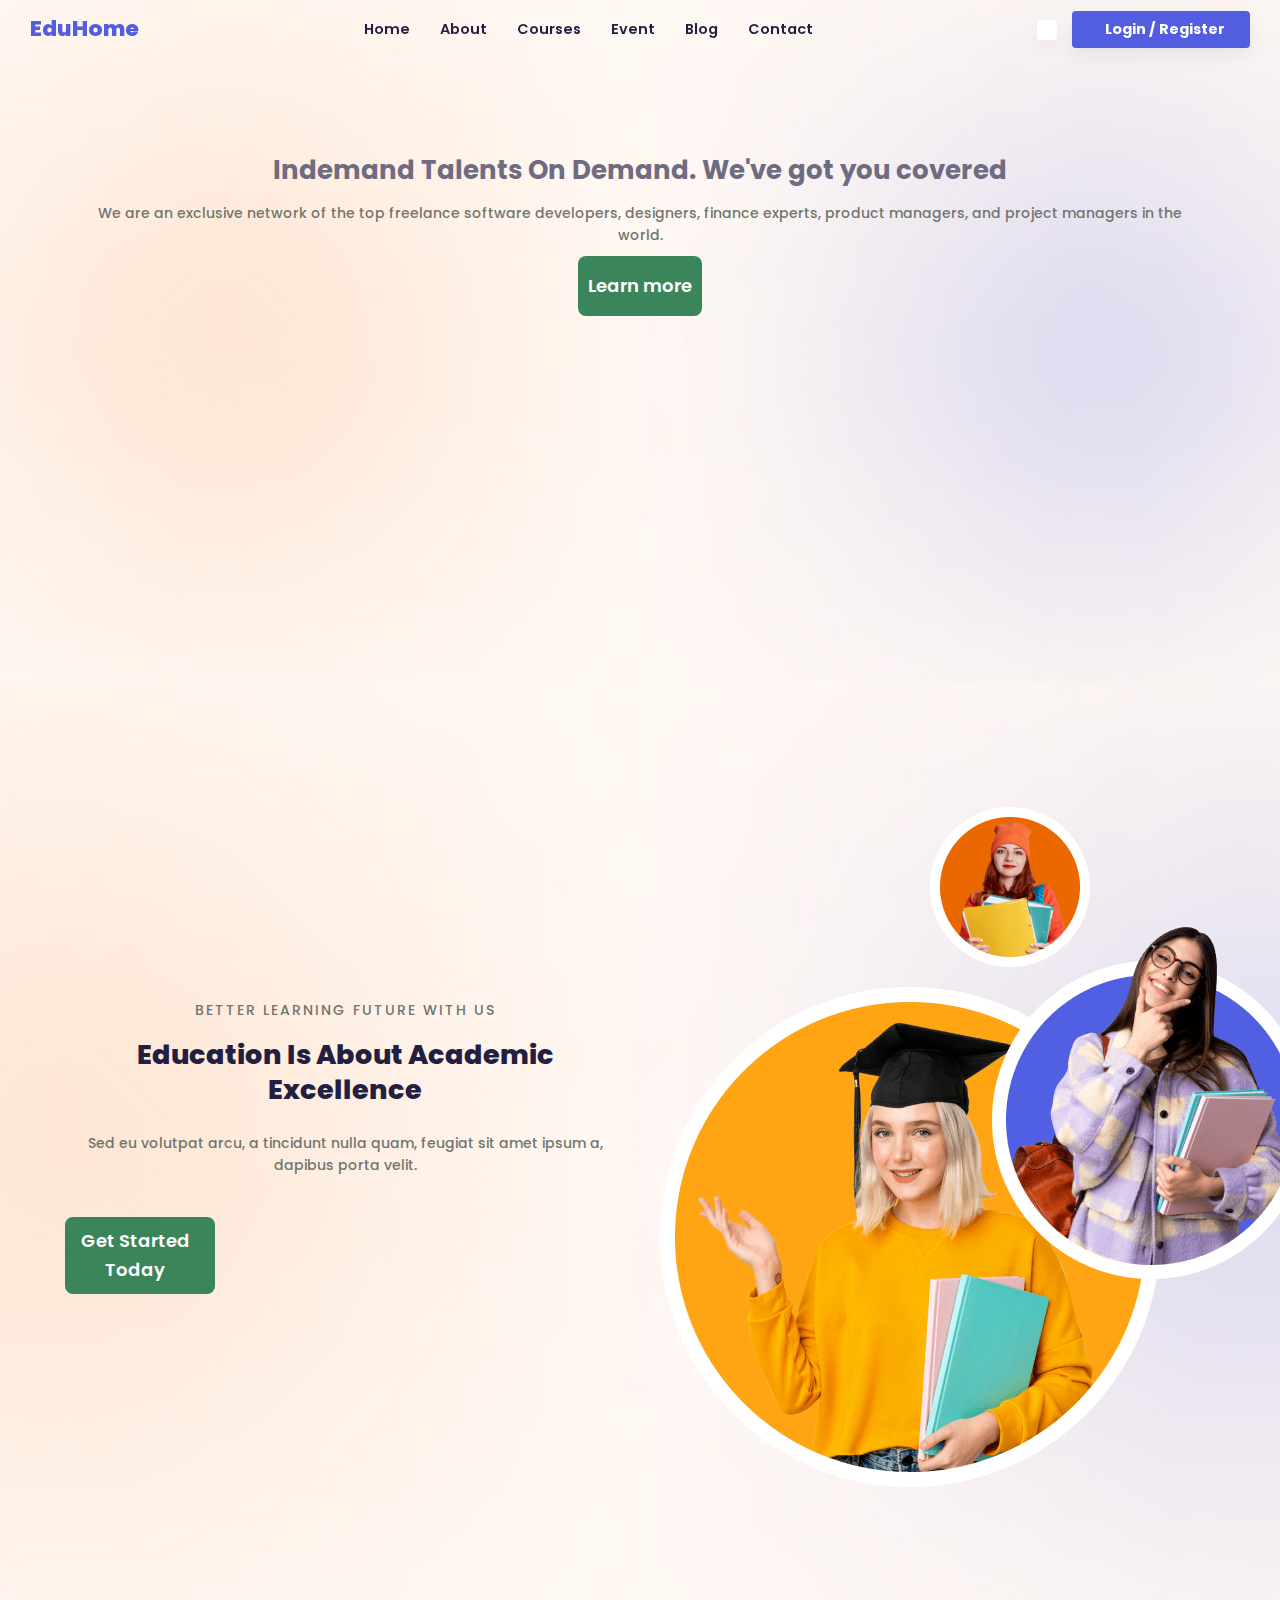
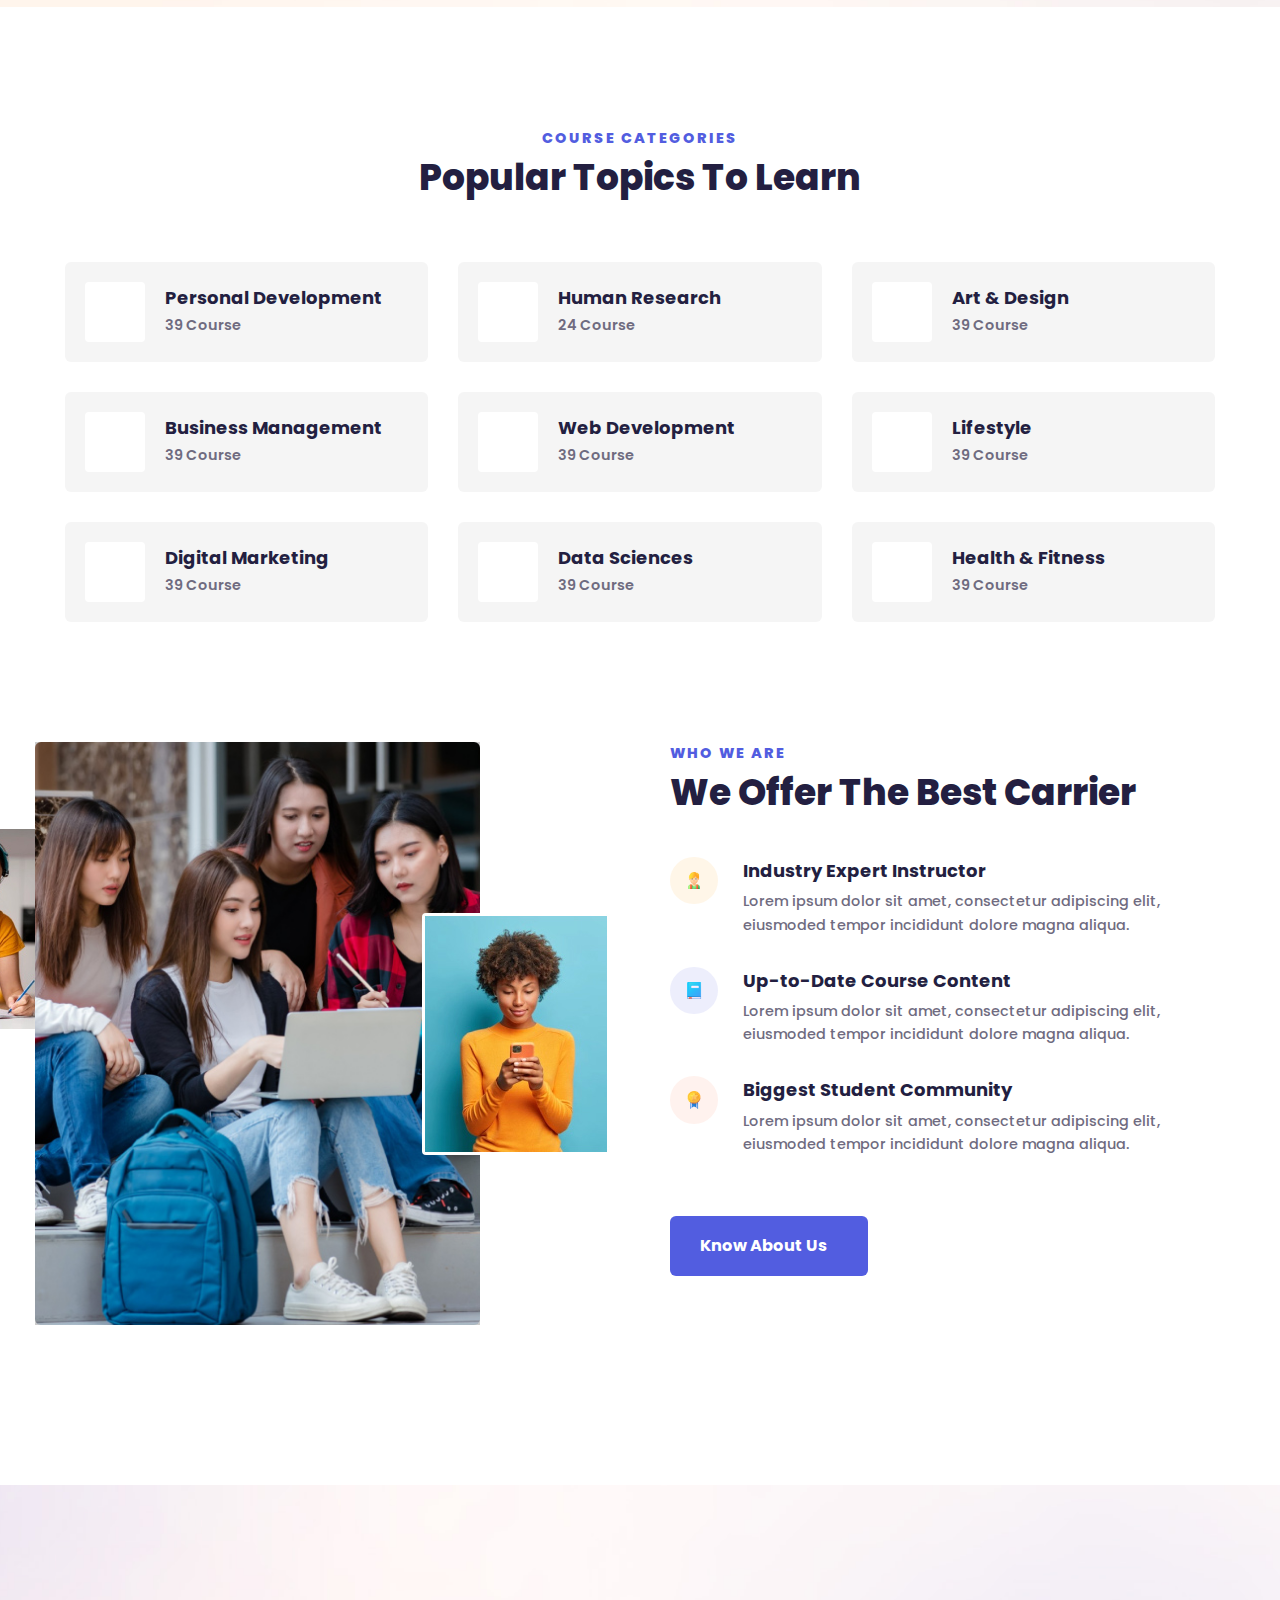
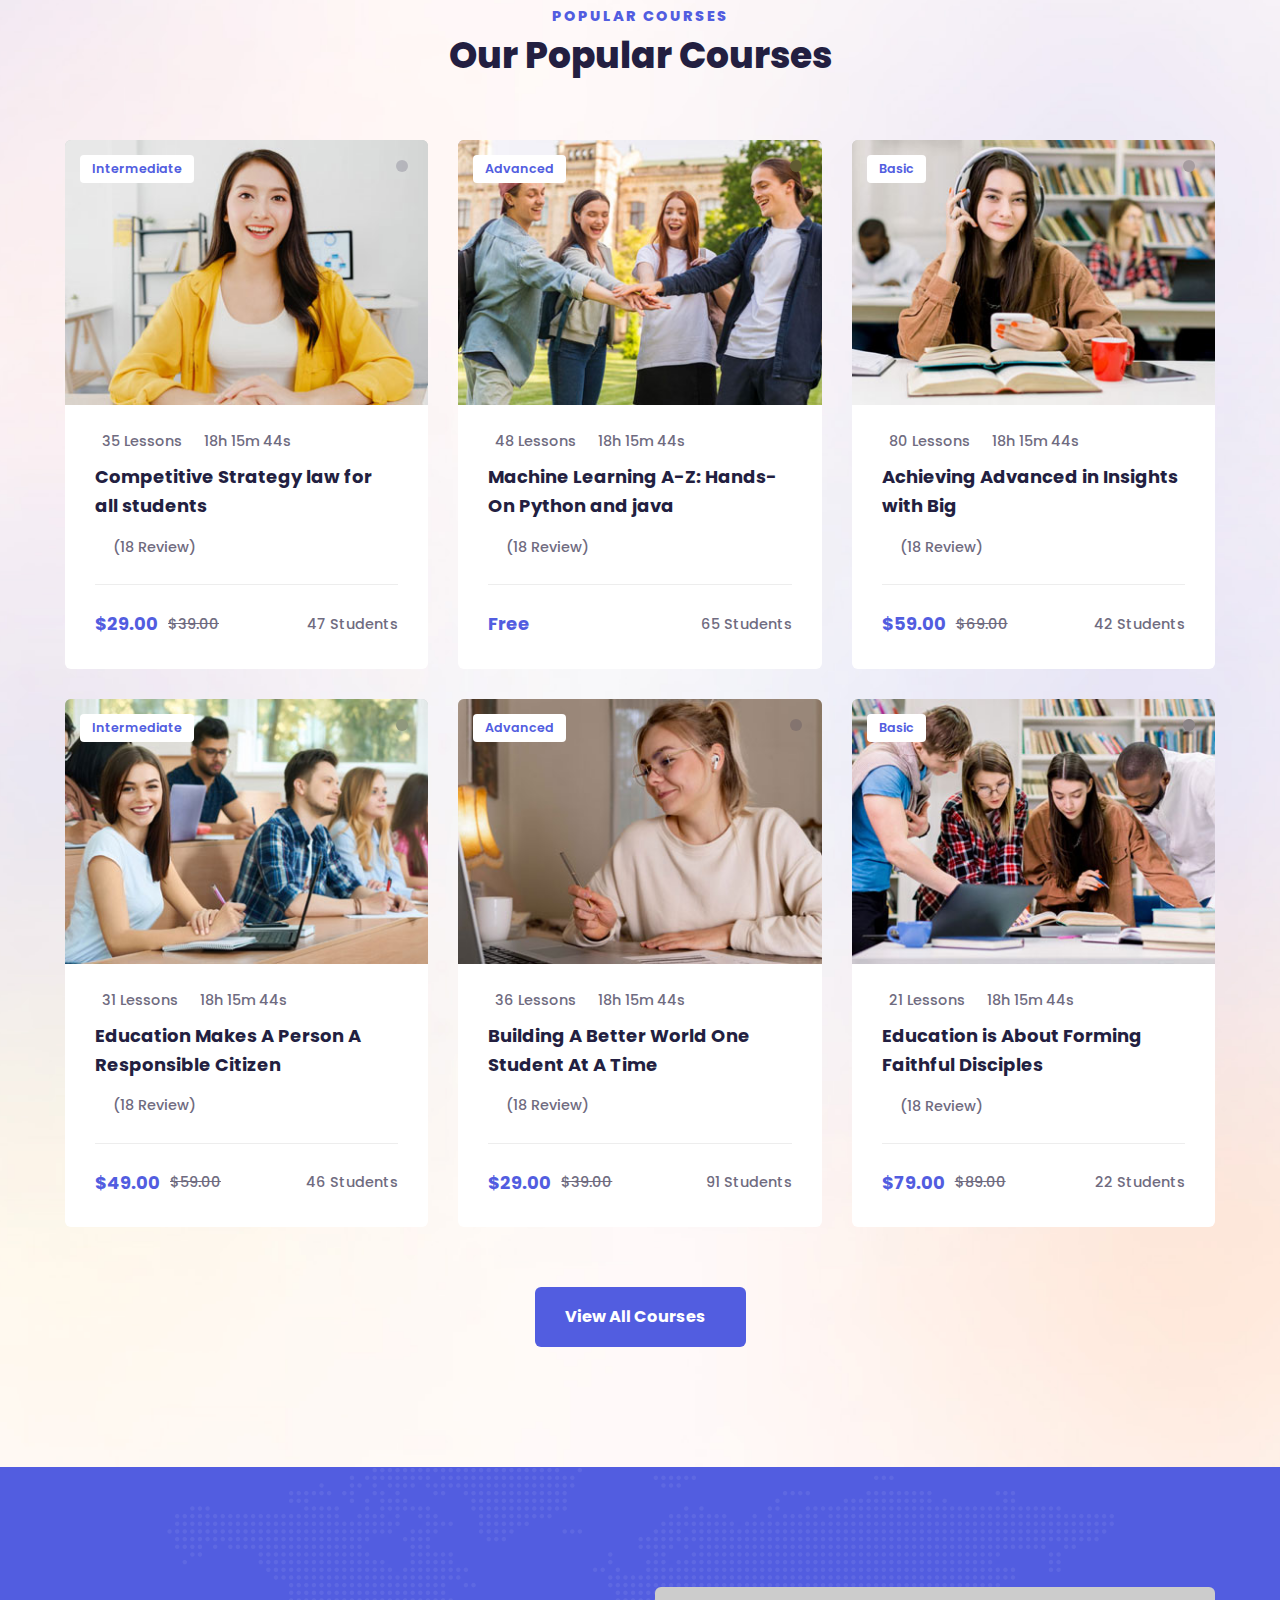
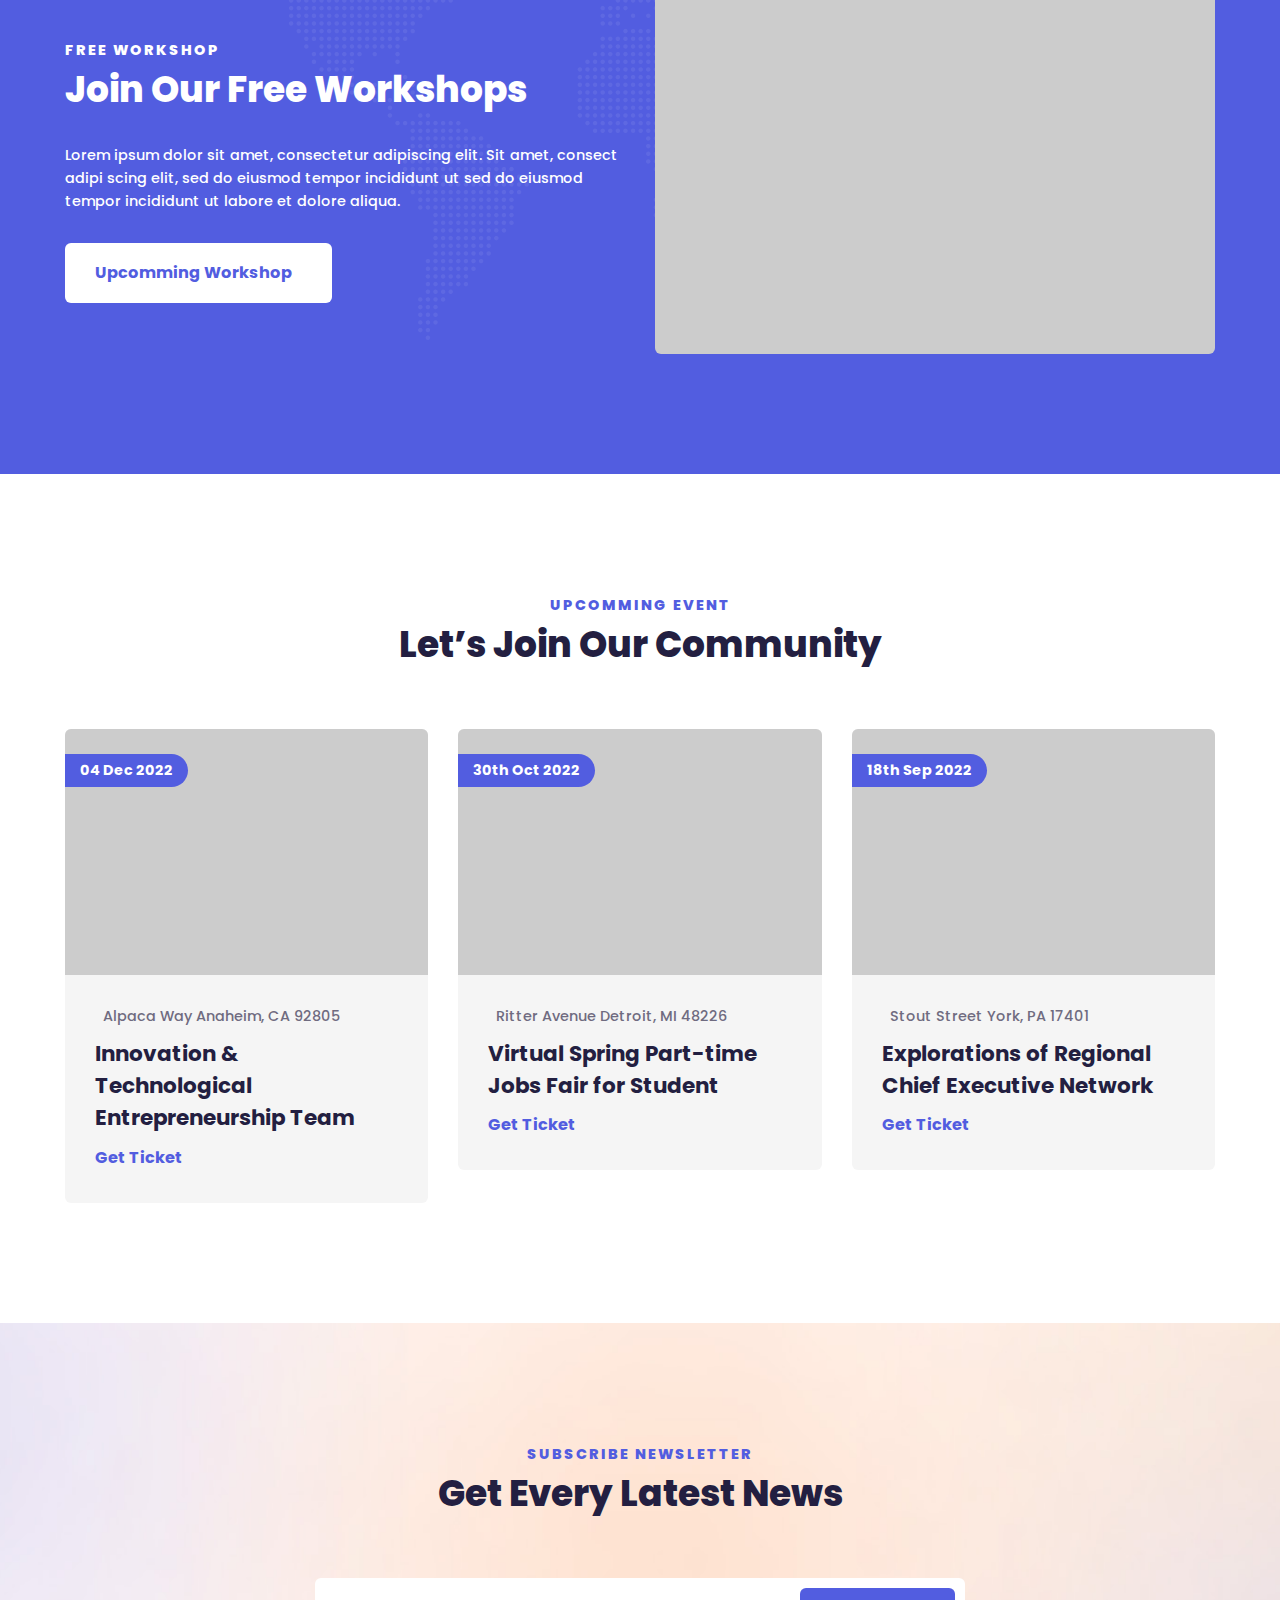
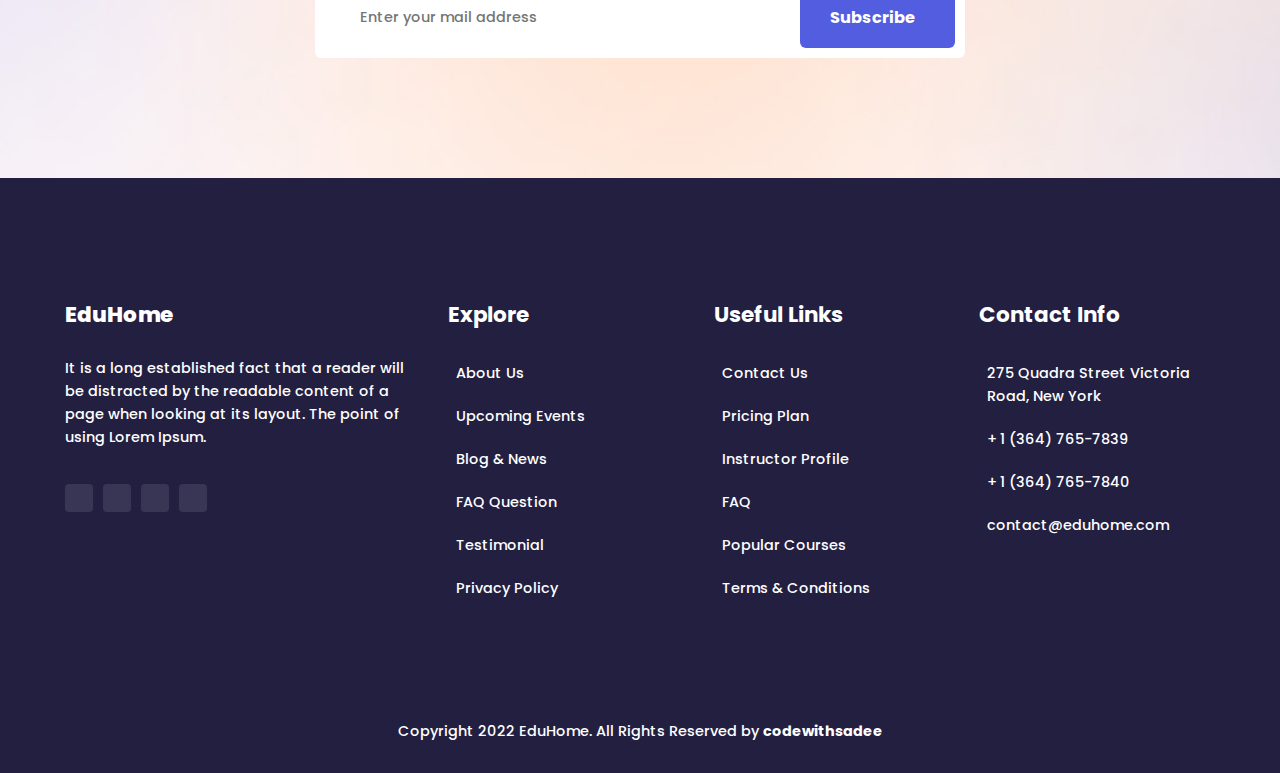
==== index.html @ d9e5d338 "first commit" ====
<!DOCTYPE html>
<html lang="en">

<head>
  <meta charset="UTF-8">
  <meta http-equiv="X-UA-Compatible" content="IE=edge">
  <meta name="viewport" content="width=device-width, initial-scale=1.0">
  <title>EduHome - Education Is About Academic Excellence</title>

  <!-- 
    - favicon
  -->
  <link rel="shortcut icon" href="./favicon.svg" type="image/svg+xml">

  <!-- 
    - custom css link
  -->
  <link rel="stylesheet" href="./assets/css/style.css">

  <!-- 
    - google font link
  -->
  <link rel="preconnect" href="https://fonts.googleapis.com">
  <link rel="preconnect" href="https://fonts.gstatic.com" crossorigin>
  <link href="https://fonts.googleapis.com/css2?family=Urbanist:wght@400;500;600;700;800&display=swap" rel="stylesheet">

  <!-- 
    - preload images
  -->
  <link rel="preload" as="image" href="./assets/images/hero-banner.png">
  <link rel="preload" as="image" href="./assets/images/hero-abs-1.png" media="min-width(768px)">
  <link rel="preload" as="image" href="./assets/images/hero-abs-2.png" media="min-width(768px)">

</head>

<body id="top">

  <!-- 
    - #HEADER
  -->

  <header class="header" data-header>
    <div class="container">

      <h1>
        <a href="#" class="logo">EduHome</a>
      </h1>

      <nav class="navbar" data-navbar>

        <div class="navbar-top">
          <a href="#" class="logo">EduHome</a>

          <button class="nav-close-btn" aria-label="Close menu" data-nav-toggler>
            <ion-icon name="close-outline"></ion-icon>
          </button>
        </div>

        <ul class="navbar-list">

          <li class="navbar-item">
            <a href="#home" class="navbar-link" data-nav-toggler>Home</a>
          </li>

          <li class="navbar-item">
            <a href="#about" class="navbar-link" data-nav-toggler>About</a>
          </li>

          <li class="navbar-item">
            <a href="#courses" class="navbar-link" data-nav-toggler>Courses</a>
          </li>

          <li class="navbar-item">
            <a href="#event" class="navbar-link" data-nav-toggler>Event</a>
          </li>

          <li class="navbar-item">
            <a href="#" class="navbar-link" data-nav-toggler>Blog</a>
          </li>

          <li class="navbar-item">
            <a href="#" class="navbar-link" data-nav-toggler>Contact</a>
          </li>

        </ul>

      </nav>

      <div class="header-actions">

        <button class="header-action-btn" aria-label="Open search" data-search-toggler>
          <ion-icon name="search-outline"></ion-icon>
        </button>

        <a href="#" class="header-action-btn login-btn">
          <ion-icon name="person-outline" aria-hidden="true"></ion-icon>

          <span class="span">Login / Register</span>
        </a>

        <button class="header-action-btn nav-open-btn" aria-label="Open menu" data-nav-toggler>
          <ion-icon name="menu-outline"></ion-icon>
        </button>

      </div>

      <div class="overlay" data-nav-toggler data-overlay></div>

    </div>
  </header>





  <!-- 
    - #SEARCH BOX
  -->

  <div class="search-container" data-search-box>
    <div class="container">

      <button class="search-close-btn" aria-label="Close search" data-search-toggler>
        <ion-icon name="close-outline"></ion-icon>
      </button>

      <div class="search-wrapper">
        <input type="search" name="search" placeholder="Search Here..." aria-label="Search" class="search-field">

        <button class="search-submit" aria-label="Submit" data-search-toggler>
          <ion-icon name="search-outline"></ion-icon>
        </button>
      </div>

    </div>
  </div>





  <main>
    <article>

      <!-- 
        - #HERO
      -->
<div class="seccc" style="background-image: url(./assets/images/hero-bg.jpg); width: 100%;     background-repeat: no-repeat;
background-size: cover;">
  <section class="containerzzz heros rows mimimia">
    <div class="hero-content">
        <h1>Indemand Talents On Demand.  We've got you covered</h1>

        <p>We are an exclusive network of the top freelance software developers, designers, finance experts, product managers, and project managers in the world. </p>
        <div class="dodod" style="display: flex;     width: 100%;
        justify-content: center;">
            <a href="#" class="btn" style="text-decoration: none;">Learn more</a>
        </div>
        
    </div>
    <div class="hero-img rows mamamia" style="width: 100%; display: flex; flex-direction:column;">
        <div class="twocou" >
            <img src="https://images.unsplash.com/photo-1521185496955-15097b20c5fe?ixlib=rb-1.2.1&ixid=MnwxMjA3fDB8MHxwaG90by1wYWdlfHx8fGVufDB8fHx8&auto=format&fit=crop&w=750&q=80" alt="">
            <img src="https://images.unsplash.com/photo-1559028012-481c04fa702d?ixlib=rb-1.2.1&ixid=MnwxMjA3fDB8MHxwaG90by1wYWdlfHx8fGVufDB8fHx8&auto=format&fit=crop&w=736&q=80" alt="" class="go">
        </div>
<div class="divvvv" style="width: 100%; display: flex;
justify-content: center;">
<img src="https://images.unsplash.com/photo-1587612049655-c1030366a74a?ixlib=rb-1.2.1&ixid=MnwxMjA3fDB8MHxwaG90by1wYWdlfHx8fGVufDB8fHx8&auto=format&fit=crop&w=870&q=80" alt="" class="go">

</div>
    </div>
</section>
</div>



      <section class="hero" id="home" aria-label="hero" style="background-image: url('./assets/images/hero-bg.jpg')">
        <div class="container">

          <div class="hero-content">

            <p class="section-subtitle">Better Learning Future With Us</p>

            <h2 class="h1 hero-title">Education Is About Academic Excellence</h2>

            <p class="hero-text">
              Sed eu volutpat arcu, a tincidunt nulla quam, feugiat sit amet ipsum a, dapibus porta velit.
            </p>

            <a href="#" class="btn btn-primary">
              <span class="span">Get Started Today</span>

              <ion-icon name="arrow-forward-outline" aria-hidden="true"></ion-icon>
            </a>

          </div>

          <figure class="hero-banner">

            <img src="./assets/images/hero-banner.png" width="500" height="500" loading="lazy" alt="hero image"
              class="w-100">

            <img src="./assets/images/hero-abs-1.png" width="318" height="352" loading="lazy" aria-hidden="true"
              class="abs-img abs-img-1">

            <img src="./assets/images/hero-abs-2.png" width="160" height="160" loading="lazy" aria-hidden="true"
              class="abs-img abs-img-2">

          </figure>

        </div>
      </section>





      <!-- 
        - #CATEGORY
      -->

      <section class="section category" aria-label="category">
        <div class="container">

          <p class="section-subtitle">Course Categories</p>

          <h2 class="h2 section-title">Popular Topics To Learn</h2>

          <ul class="grid-list">

            <li>
              <div class="category-card">

                <div class="card-icon">
                  <ion-icon name="briefcase-outline"></ion-icon>
                </div>

                <div>
                  <h3 class="h3 card-title">
                    <a href="#">Personal Development</a>
                  </h3>

                  <span class="card-meta">39 Course</span>
                </div>

              </div>
            </li>

            <li>
              <div class="category-card">

                <div class="card-icon">
                  <ion-icon name="file-tray-full-outline"></ion-icon>
                </div>

                <div>
                  <h3 class="h3 card-title">
                    <a href="#">Human Research</a>
                  </h3>

                  <span class="card-meta">24 Course</span>
                </div>

              </div>
            </li>

            <li>
              <div class="category-card">

                <div class="card-icon">
                  <ion-icon name="color-palette-outline"></ion-icon>
                </div>

                <div>
                  <h3 class="h3 card-title">
                    <a href="#">Art & Design</a>
                  </h3>

                  <span class="card-meta">39 Course</span>
                </div>

              </div>
            </li>

            <li>
              <div class="category-card">

                <div class="card-icon">
                  <ion-icon name="layers-outline"></ion-icon>
                </div>

                <div>
                  <h3 class="h3 card-title">
                    <a href="#">Business Management</a>
                  </h3>

                  <span class="card-meta">39 Course</span>
                </div>

              </div>
            </li>

            <li>
              <div class="category-card">

                <div class="card-icon">
                  <ion-icon name="laptop-outline"></ion-icon>
                </div>

                <div>
                  <h3 class="h3 card-title">
                    <a href="#">Web Development</a>
                  </h3>

                  <span class="card-meta">39 Course</span>
                </div>

              </div>
            </li>

            <li>
              <div class="category-card">

                <div class="card-icon">
                  <ion-icon name="thumbs-up-outline"></ion-icon>
                </div>

                <div>
                  <h3 class="h3 card-title">
                    <a href="#">Lifestyle</a>
                  </h3>

                  <span class="card-meta">39 Course</span>
                </div>

              </div>
            </li>

            <li>
              <div class="category-card">

                <div class="card-icon">
                  <ion-icon name="headset-outline"></ion-icon>
                </div>

                <div>
                  <h3 class="h3 card-title">
                    <a href="#">Digital Marketing</a>
                  </h3>

                  <span class="card-meta">39 Course</span>
                </div>

              </div>
            </li>

            <li>
              <div class="category-card">

                <div class="card-icon">
                  <ion-icon name="server-outline"></ion-icon>
                </div>

                <div>
                  <h3 class="h3 card-title">
                    <a href="#">Data Sciences</a>
                  </h3>

                  <span class="card-meta">39 Course</span>
                </div>

              </div>
            </li>

            <li>
              <div class="category-card">

                <div class="card-icon">
                  <ion-icon name="medkit-outline"></ion-icon>
                </div>

                <div>
                  <h3 class="h3 card-title">
                    <a href="#">Health & Fitness</a>
                  </h3>

                  <span class="card-meta">39 Course</span>
                </div>

              </div>
            </li>

          </ul>

        </div>
      </section>





      <!-- 
        - #ABOUT
      -->

      <section class="section about" id="about" aria-label="about">
        <div class="container">

          <figure class="about-banner">

            <img src="./assets/images/about-banner.jpg" width="450" height="590" loading="lazy" alt="about banner"
              class="w-100 about-img">

            <img src="./assets/images/about-abs-1.jpg" width="188" height="242" loading="lazy" aria-hidden="true"
              class="abs-img abs-img-1">

            <img src="./assets/images/about-abs-2.jpg" width="150" height="200" loading="lazy" aria-hidden="true"
              class="abs-img abs-img-2">

          </figure>

          <div class="about-content">

            <p class="section-subtitle">Who We Are</p>

            <h2 class="h2 section-title">We Offer The Best Carrier</h2>

            <ul class="about-list">

              <li class="about-item">

                <div class="item-icon item-icon-1">
                  <img src="./assets/images/about-icon-1.png" width="30" height="30" loading="lazy" aria-hidden="true">
                </div>

                <div>
                  <h3 class="h3 item-title">Industry Expert Instructor</h3>

                  <p class="item-text">
                    Lorem ipsum dolor sit amet, consectetur adipiscing elit, eiusmoded tempor incididunt dolore magna
                    aliqua.
                  </p>
                </div>

              </li>

              <li class="about-item">

                <div class="item-icon item-icon-2">
                  <img src="./assets/images/about-icon-2.png" width="30" height="30" loading="lazy" aria-hidden="true">
                </div>

                <div>
                  <h3 class="h3 item-title">Up-to-Date Course Content</h3>

                  <p class="item-text">
                    Lorem ipsum dolor sit amet, consectetur adipiscing elit, eiusmoded tempor incididunt dolore magna
                    aliqua.
                  </p>
                </div>

              </li>

              <li class="about-item">

                <div class="item-icon item-icon-3">
                  <img src="./assets/images/about-icon-3.png" width="30" height="30" loading="lazy" aria-hidden="true">
                </div>

                <div>
                  <h3 class="h3 item-title">Biggest Student Community</h3>

                  <p class="item-text">
                    Lorem ipsum dolor sit amet, consectetur adipiscing elit, eiusmoded tempor incididunt dolore magna
                    aliqua.
                  </p>
                </div>

              </li>

            </ul>

            <a href="#" class="btn btn-primary">
              <span class="span">Know About Us</span>

              <ion-icon name="arrow-forward-outline" aria-hidden="true"></ion-icon>
            </a>

          </div>

        </div>
      </section>





      <!-- 
        - #COURSE
      -->

      <section class="section course" id="courses" aria-label="course"
        style="background-image: url('./assets/images/course-bg.jpg')">
        <div class="container">

          <p class="section-subtitle">Popular Courses</p>

          <h2 class="h2 section-title">Our Popular Courses</h2>

          <ul class="grid-list">

            <li>
              <div class="course-card">

                <figure class="card-banner">
                  <img src="./assets/images/course-1.jpg" width="370" height="270" loading="lazy"
                    alt="Competitive Strategy law for all students" class="img-cover">
                </figure>

                <div class="card-actions">

                  <span class="badge">Intermediate</span>

                  <button class="whishlist-btn" aria-label="Add to whishlist" data-whish-btn>
                    <ion-icon name="heart"></ion-icon>
                  </button>

                </div>

                <div class="card-content">

                  <ul class="card-meta-list">

                    <li class="card-meta-item">
                      <ion-icon name="reader-outline" aria-hidden="true"></ion-icon>

                      <span class="card-meta-text">35 Lessons</span>
                    </li>

                    <li class="card-meta-item">
                      <ion-icon name="time-outline" aria-hidden="true"></ion-icon>

                      <time datetime="PT18H15M44S" class="card-meta-text">18h 15m 44s</time>
                    </li>

                  </ul>

                  <h3 class="h3">
                    <a href="#" class="card-title">Competitive Strategy law for all students</a>
                  </h3>

                  <div class="rating-wrapper">

                    <div class="rating">
                      <ion-icon name="star"></ion-icon>
                      <ion-icon name="star"></ion-icon>
                      <ion-icon name="star"></ion-icon>
                      <ion-icon name="star"></ion-icon>
                      <ion-icon name="star"></ion-icon>
                    </div>

                    <span class="rating-text">(18 Review)</span>

                  </div>

                  <div class="card-footer">

                    <div class="card-price">
                      <span class="span">$29.00</span>

                      <del class="del">$39.00</del>
                    </div>

                    <div class="card-meta-item">
                      <ion-icon name="people-outline" aria-hidden="true"></ion-icon>

                      <span class="card-meta-text">47 Students</span>
                    </div>

                  </div>

                </div>

              </div>
            </li>

            <li>
              <div class="course-card">

                <figure class="card-banner">
                  <img src="./assets/images/course-2.jpg" width="370" height="270" loading="lazy"
                    alt="Machine Learning A-Z: Hands-On Python and java" class="img-cover">
                </figure>

                <div class="card-actions">

                  <span class="badge">Advanced</span>

                  <button class="whishlist-btn" aria-label="Add to whishlist" data-whish-btn>
                    <ion-icon name="heart"></ion-icon>
                  </button>

                </div>

                <div class="card-content">

                  <ul class="card-meta-list">

                    <li class="card-meta-item">
                      <ion-icon name="reader-outline" aria-hidden="true"></ion-icon>

                      <span class="card-meta-text">48 Lessons</span>
                    </li>

                    <li class="card-meta-item">
                      <ion-icon name="time-outline" aria-hidden="true"></ion-icon>

                      <time datetime="PT18H15M44S" class="card-meta-text">18h 15m 44s</time>
                    </li>

                  </ul>

                  <h3 class="h3">
                    <a href="#" class="card-title">Machine Learning A-Z: Hands-On Python and java</a>
                  </h3>

                  <div class="rating-wrapper">

                    <div class="rating">
                      <ion-icon name="star"></ion-icon>
                      <ion-icon name="star"></ion-icon>
                      <ion-icon name="star"></ion-icon>
                      <ion-icon name="star"></ion-icon>
                      <ion-icon name="star"></ion-icon>
                    </div>

                    <span class="rating-text">(18 Review)</span>

                  </div>

                  <div class="card-footer">

                    <div class="card-price">
                      <span class="span">Free</span>
                    </div>

                    <div class="card-meta-item">
                      <ion-icon name="people-outline" aria-hidden="true"></ion-icon>

                      <span class="card-meta-text">65 Students</span>
                    </div>

                  </div>

                </div>

              </div>
            </li>

            <li>
              <div class="course-card">

                <figure class="card-banner">
                  <img src="./assets/images/course-3.jpg" width="370" height="270" loading="lazy"
                    alt="Achieving Advanced in Insights with Big" class="img-cover">
                </figure>

                <div class="card-actions">

                  <span class="badge">Basic</span>

                  <button class="whishlist-btn" aria-label="Add to whishlist" data-whish-btn>
                    <ion-icon name="heart"></ion-icon>
                  </button>

                </div>

                <div class="card-content">

                  <ul class="card-meta-list">

                    <li class="card-meta-item">
                      <ion-icon name="reader-outline" aria-hidden="true"></ion-icon>

                      <span class="card-meta-text">80 Lessons</span>
                    </li>

                    <li class="card-meta-item">
                      <ion-icon name="time-outline" aria-hidden="true"></ion-icon>

                      <time datetime="PT18H15M44S" class="card-meta-text">18h 15m 44s</time>
                    </li>

                  </ul>

                  <h3 class="h3">
                    <a href="#" class="card-title">Achieving Advanced in Insights with Big</a>
                  </h3>

                  <div class="rating-wrapper">

                    <div class="rating">
                      <ion-icon name="star"></ion-icon>
                      <ion-icon name="star"></ion-icon>
                      <ion-icon name="star"></ion-icon>
                      <ion-icon name="star"></ion-icon>
                      <ion-icon name="star"></ion-icon>
                    </div>

                    <span class="rating-text">(18 Review)</span>

                  </div>

                  <div class="card-footer">

                    <div class="card-price">
                      <span class="span">$59.00</span>

                      <del class="del">$69.00</del>
                    </div>

                    <div class="card-meta-item">
                      <ion-icon name="people-outline" aria-hidden="true"></ion-icon>

                      <span class="card-meta-text">42 Students</span>
                    </div>

                  </div>

                </div>

              </div>
            </li>

            <li>
              <div class="course-card">

                <figure class="card-banner">
                  <img src="./assets/images/course-4.jpg" width="370" height="270" loading="lazy"
                    alt="Education Makes A Person A Responsible Citizen" class="img-cover">
                </figure>

                <div class="card-actions">

                  <span class="badge">Intermediate</span>

                  <button class="whishlist-btn" aria-label="Add to whishlist" data-whish-btn>
                    <ion-icon name="heart"></ion-icon>
                  </button>

                </div>

                <div class="card-content">

                  <ul class="card-meta-list">

                    <li class="card-meta-item">
                      <ion-icon name="reader-outline" aria-hidden="true"></ion-icon>

                      <span class="card-meta-text">31 Lessons</span>
                    </li>

                    <li class="card-meta-item">
                      <ion-icon name="time-outline" aria-hidden="true"></ion-icon>

                      <time datetime="PT18H15M44S" class="card-meta-text">18h 15m 44s</time>
                    </li>

                  </ul>

                  <h3 class="h3">
                    <a href="#" class="card-title">Education Makes A Person A Responsible Citizen</a>
                  </h3>

                  <div class="rating-wrapper">

                    <div class="rating">
                      <ion-icon name="star"></ion-icon>
                      <ion-icon name="star"></ion-icon>
                      <ion-icon name="star"></ion-icon>
                      <ion-icon name="star"></ion-icon>
                      <ion-icon name="star"></ion-icon>
                    </div>

                    <span class="rating-text">(18 Review)</span>

                  </div>

                  <div class="card-footer">

                    <div class="card-price">
                      <span class="span">$49.00</span>

                      <del class="del">$59.00</del>
                    </div>

                    <div class="card-meta-item">
                      <ion-icon name="people-outline" aria-hidden="true"></ion-icon>

                      <span class="card-meta-text">46 Students</span>
                    </div>

                  </div>

                </div>

              </div>
            </li>

            <li>
              <div class="course-card">

                <figure class="card-banner">
                  <img src="./assets/images/course-5.jpg" width="370" height="270" loading="lazy"
                    alt="Building A Better World One Student At A Time" class="img-cover">
                </figure>

                <div class="card-actions">

                  <span class="badge">Advanced</span>

                  <button class="whishlist-btn" aria-label="Add to whishlist" data-whish-btn>
                    <ion-icon name="heart"></ion-icon>
                  </button>

                </div>

                <div class="card-content">

                  <ul class="card-meta-list">

                    <li class="card-meta-item">
                      <ion-icon name="reader-outline" aria-hidden="true"></ion-icon>

                      <span class="card-meta-text">36 Lessons</span>
                    </li>

                    <li class="card-meta-item">
                      <ion-icon name="time-outline" aria-hidden="true"></ion-icon>

                      <time datetime="PT18H15M44S" class="card-meta-text">18h 15m 44s</time>
                    </li>

                  </ul>

                  <h3 class="h3">
                    <a href="#" class="card-title">Building A Better World One Student At A Time</a>
                  </h3>

                  <div class="rating-wrapper">

                    <div class="rating">
                      <ion-icon name="star"></ion-icon>
                      <ion-icon name="star"></ion-icon>
                      <ion-icon name="star"></ion-icon>
                      <ion-icon name="star"></ion-icon>
                      <ion-icon name="star"></ion-icon>
                    </div>

                    <span class="rating-text">(18 Review)</span>

                  </div>

                  <div class="card-footer">

                    <div class="card-price">
                      <span class="span">$29.00</span>

                      <del class="del">$39.00</del>
                    </div>

                    <div class="card-meta-item">
                      <ion-icon name="people-outline" aria-hidden="true"></ion-icon>

                      <span class="card-meta-text">91 Students</span>
                    </div>

                  </div>

                </div>

              </div>
            </li>

            <li>
              <div class="course-card">

                <figure class="card-banner">
                  <img src="./assets/images/course-6.jpg" width="370" height="270" loading="lazy"
                    alt="Education is About Forming Faithful Disciples" class="img-cover">
                </figure>

                <div class="card-actions">

                  <span class="badge">Basic</span>

                  <button class="whishlist-btn" aria-label="Add to whishlist" data-whish-btn>
                    <ion-icon name="heart"></ion-icon>
                  </button>

                </div>

                <div class="card-content">

                  <ul class="card-meta-list">

                    <li class="card-meta-item">
                      <ion-icon name="reader-outline" aria-hidden="true"></ion-icon>

                      <span class="card-meta-text">21 Lessons</span>
                    </li>

                    <li class="card-meta-item">
                      <ion-icon name="time-outline" aria-hidden="true"></ion-icon>

                      <time datetime="PT18H15M44S" class="card-meta-text">18h 15m 44s</time>
                    </li>

                  </ul>

                  <h3 class="h3">
                    <a href="#" class="card-title">Education is About Forming Faithful Disciples</a>
                  </h3>

                  <div class="rating-wrapper">

                    <div class="rating">
                      <ion-icon name="star"></ion-icon>
                      <ion-icon name="star"></ion-icon>
                      <ion-icon name="star"></ion-icon>
                      <ion-icon name="star"></ion-icon>
                      <ion-icon name="star"></ion-icon>
                    </div>

                    <span class="rating-text">(18 Review)</span>

                  </div>

                  <div class="card-footer">

                    <div class="card-price">
                      <span class="span">$79.00</span>

                      <del class="del">$89.00</del>
                    </div>

                    <div class="card-meta-item">
                      <ion-icon name="people-outline" aria-hidden="true"></ion-icon>

                      <span class="card-meta-text">22 Students</span>
                    </div>

                  </div>

                </div>

              </div>
            </li>

          </ul>

          <a href="#" class="btn btn-primary">
            <span class="span">View All Courses</span>

            <ion-icon name="arrow-forward-outline" aria-hidden="true"></ion-icon>
          </a>

        </div>
      </section>





      <!-- 
        - #CTA
      -->

      <section class="section cta" aria-label="workshop" style="background-image: url('./assets/images/cta-bg.png')">
        <div class="container">

          <figure class="cta-banner">
            <img src="./assets/images/cta-banner.jpg" width="580" height="380" loading="lazy" alt="cta banner"
              class="img-cover">
          </figure>

          <div class="cta-content">

            <p class="section-subtitle">Free Workshop</p>

            <h2 class="h2 section-title">Join Our Free Workshops</h2>

            <p class="section-text">
              Lorem ipsum dolor sit amet, consectetur adipiscing elit. Sit amet, consect adipi scing elit, sed do
              eiusmod tempor
              incididunt ut sed do eiusmod tempor incididunt ut labore et dolore aliqua.
            </p>

            <a href="#" class="btn btn-secondary">
              <span class="span">Upcomming Workshop</span>

              <ion-icon name="arrow-forward-outline" aria-hidden="true"></ion-icon>
            </a>

          </div>

        </div>
      </section>





      <!-- 
        - #EVENT
      -->

      <section class="section event" id="event" aria-label="event">
        <div class="container">

          <p class="section-subtitle">Upcomming Event</p>

          <h2 class="h2 section-title">Let’s Join Our Community</h2>

          <ul class="grid-list">

            <li>
              <div class="event-card">

                <figure class="card-banner">
                  <img src="./assets/images/event-1.jpg" width="370" height="250" loading="lazy"
                    alt="Innovation & Technological Entrepreneurship Team" class="img-cover">
                </figure>

                <time class="badge" datetime="2022-12-04">04 Dec 2022</time>

                <div class="card-content">

                  <address class="card-address">
                    <ion-icon name="location-outline" aria-hidden="true"></ion-icon>

                    <span class="span">Alpaca Way Anaheim, CA 92805</span>
                  </address>

                  <h3 class="h3">
                    <a href="#" class="card-title">Innovation & Technological Entrepreneurship Team</a>
                  </h3>

                  <a href="#" class="btn-link">
                    <span class="span">Get Ticket</span>

                    <ion-icon name="arrow-forward-outline" aria-hidden="true"></ion-icon>
                  </a>

                </div>

              </div>
            </li>

            <li>
              <div class="event-card">

                <figure class="card-banner">
                  <img src="./assets/images/event-2.jpg" width="370" height="250" loading="lazy"
                    alt="Virtual Spring Part-time Jobs Fair for Student" class="img-cover">
                </figure>

                <time class="badge" datetime="2022-10-30">30th Oct 2022</time>

                <div class="card-content">

                  <address class="card-address">
                    <ion-icon name="location-outline" aria-hidden="true"></ion-icon>

                    <span class="span">Ritter Avenue Detroit, MI 48226</span>
                  </address>

                  <h3 class="h3">
                    <a href="#" class="card-title">Virtual Spring Part-time Jobs Fair for Student</a>
                  </h3>

                  <a href="#" class="btn-link">
                    <span class="span">Get Ticket</span>

                    <ion-icon name="arrow-forward-outline" aria-hidden="true"></ion-icon>
                  </a>

                </div>

              </div>
            </li>

            <li>
              <div class="event-card">

                <figure class="card-banner">
                  <img src="./assets/images/event-3.jpg" width="370" height="250" loading="lazy"
                    alt="Explorations of Regional Chief Executive Network" class="img-cover">
                </figure>

                <time class="badge" datetime="2022-09-18">18th Sep 2022</time>

                <div class="card-content">

                  <address class="card-address">
                    <ion-icon name="location-outline" aria-hidden="true"></ion-icon>

                    <span class="span">Stout Street York, PA 17401</span>
                  </address>

                  <h3 class="h3">
                    <a href="#" class="card-title">Explorations of Regional Chief Executive Network</a>
                  </h3>

                  <a href="#" class="btn-link">
                    <span class="span">Get Ticket</span>

                    <ion-icon name="arrow-forward-outline" aria-hidden="true"></ion-icon>
                  </a>

                </div>

              </div>
            </li>

          </ul>

        </div>
      </section>





      <!-- 
        - #NEWSLETTER
      -->

      <section class="section newsletter" aria-label="newsletter"
        style="background-image: url('./assets/images/newsletter-bg.jpg')">
        <div class="container">

          <p class="section-subtitle">Subscribe Newsletter</p>

          <h2 class="h2 section-title">Get Every Latest News</h2>

          <form action="" class="newsletter-form">

            <div class="input-wrapper">
              <input type="email" name="email_address" aria-label="email" placeholder="Enter your mail address" required
                class="email-field">

              <ion-icon name="mail-open-outline" aria-hidden="true"></ion-icon>
            </div>

            <button type="submit" class="btn btn-primary">
              <span class="span">Subscribe</span>

              <ion-icon name="arrow-forward-outline" aria-hidden="true"></ion-icon>
            </button>

          </form>

        </div>
      </section>

    </article>
  </main>





  <!-- 
    - #FOOTER
  -->

  <footer class="footer">
    <div class="container">

      <div class="footer-top">

        <div class="footer-brand">

          <a href="#" class="logo">EduHome</a>

          <p class="section-text">
            It is a long established fact that a reader will be distracted by the readable content of a page when
            looking at its
            layout. The point of using Lorem Ipsum.
          </p>

          <ul class="social-list">

            <li>
              <a href="#" class="social-link">
                <ion-icon name="logo-facebook"></ion-icon>
              </a>
            </li>

            <li>
              <a href="#" class="social-link">
                <ion-icon name="logo-twitter"></ion-icon>
              </a>
            </li>

            <li>
              <a href="#" class="social-link">
                <ion-icon name="logo-linkedin"></ion-icon>
              </a>
            </li>

            <li>
              <a href="#" class="social-link">
                <ion-icon name="logo-pinterest"></ion-icon>
              </a>
            </li>

          </ul>

        </div>

        <ul class="footer-list">

          <li>
            <p class="footer-list-title">Explore</p>
          </li>

          <li>
            <a href="#" class="footer-link">
              <ion-icon name="chevron-forward" aria-hidden="true"></ion-icon>

              <span class="span">About Us</span>
            </a>
          </li>

          <li>
            <a href="#" class="footer-link">
              <ion-icon name="chevron-forward" aria-hidden="true"></ion-icon>

              <span class="span">Upcoming Events</span>
            </a>
          </li>

          <li>
            <a href="#" class="footer-link">
              <ion-icon name="chevron-forward" aria-hidden="true"></ion-icon>

              <span class="span">Blog & News</span>
            </a>
          </li>

          <li>
            <a href="#" class="footer-link">
              <ion-icon name="chevron-forward" aria-hidden="true"></ion-icon>

              <span class="span">FAQ Question</span>
            </a>
          </li>

          <li>
            <a href="#" class="footer-link">
              <ion-icon name="chevron-forward" aria-hidden="true"></ion-icon>

              <span class="span">Testimonial</span>
            </a>
          </li>

          <li>
            <a href="#" class="footer-link">
              <ion-icon name="chevron-forward" aria-hidden="true"></ion-icon>

              <span class="span">Privacy Policy</span>
            </a>
          </li>

        </ul>

        <ul class="footer-list">

          <li>
            <p class="footer-list-title">Useful Links</p>
          </li>

          <li>
            <a href="#" class="footer-link">
              <ion-icon name="chevron-forward" aria-hidden="true"></ion-icon>

              <span class="span">Contact Us</span>
            </a>
          </li>

          <li>
            <a href="#" class="footer-link">
              <ion-icon name="chevron-forward" aria-hidden="true"></ion-icon>

              <span class="span">Pricing Plan</span>
            </a>
          </li>

          <li>
            <a href="#" class="footer-link">
              <ion-icon name="chevron-forward" aria-hidden="true"></ion-icon>

              <span class="span">Instructor Profile</span>
            </a>
          </li>

          <li>
            <a href="#" class="footer-link">
              <ion-icon name="chevron-forward" aria-hidden="true"></ion-icon>

              <span class="span">FAQ</span>
            </a>
          </li>

          <li>
            <a href="#" class="footer-link">
              <ion-icon name="chevron-forward" aria-hidden="true"></ion-icon>

              <span class="span">Popular Courses</span>
            </a>
          </li>

          <li>
            <a href="#" class="footer-link">
              <ion-icon name="chevron-forward" aria-hidden="true"></ion-icon>

              <span class="span">Terms & Conditions</span>
            </a>
          </li>

        </ul>

        <ul class="footer-list">

          <li>
            <p class="footer-list-title">Contact Info</p>
          </li>

          <li class="footer-item">
            <ion-icon name="location-outline" aria-hidden="true"></ion-icon>

            <address class="footer-link">
              275 Quadra Street Victoria Road, New York
            </address>
          </li>

          <li class="footer-item">
            <ion-icon name="call" aria-hidden="true"></ion-icon>

            <a href="tel:+13647657839" class="footer-link">+ 1 (364) 765-7839</a>
          </li>

          <li class="footer-item">
            <ion-icon name="call" aria-hidden="true"></ion-icon>

            <a href="tel:+13647657840" class="footer-link">+ 1 (364) 765-7840</a>
          </li>

          <li class="footer-item">
            <ion-icon name="mail-outline" aria-hidden="true"></ion-icon>

            <a href="mailto:contact@eduhome.com" class="footer-link">contact@eduhome.com</a>
          </li>

        </ul>

      </div>

      <div class="footer-bottom">
        <p class="copyright">
          Copyright 2022 EduHome. All Rights Reserved by <a href="#" class="copyright-link">codewithsadee</a>
        </p>
      </div>

    </div>
  </footer>





  <!-- 
    - #BACK TO TOP
  -->

  <a href="#top" class="back-top-btn" aria-label="Back to top" data-back-top-btn>
    <ion-icon name="arrow-up"></ion-icon>
  </a>





  <!-- 
    - custom js link
  -->
  <script src="./assets/js/script.js" defer></script>

  <!-- 
    - ionicon link
  -->
  <script type="module" src="https://unpkg.com/ionicons@5.5.2/dist/ionicons/ionicons.esm.js"></script>
  <script nomodule src="https://unpkg.com/ionicons@5.5.2/dist/ionicons/ionicons.js"></script>

</body>

</html>
---- assets/css/style.css ----
@import url('https://fonts.googleapis.com/css2?family=Poppins&display=swap');
/*-----------------------------------*\
  #style.css
\*-----------------------------------*/

/**
 * copyright 2022 codewithsadee
 */





/*-----------------------------------*\
  #CUSTOM PROPERTY
\*-----------------------------------*/

:root {

  /**
   * colors
   */

  --ultramarine-blue_10: hsla(235, 70%, 60%, 0.1);
  --ultramarine-blue: hsl(235, 70%, 60%);
  --orange-peel_10: hsla(36, 100%, 55%, 0.1);
  --space-cadet_20: hsla(248, 32%, 23%, 0.2);
  --space-cadet_80: hsla(247, 35%, 19%, 0.8);
  --space-cadet-2: hsl(247, 35%, 19%);
  --old-lavender: hsl(251, 9%, 46%);
  --orange-peel: hsl(36, 100%, 55%);
  --tart-orange: hsl(0, 100%, 63%);
  --light-gray: hsl(0, 0%, 80%);
  --cultured-1: hsl(0, 0%, 96%);
  --cultured-2: hsl(0, 0%, 93%);
  --coral_10: hsla(14, 95%, 66%, 0.1);
  --white_10: hsla(0, 0%, 100%, 0.1);
  --black_80: hsla(0, 0%, 0%, 0.8);
  --pumpkin: hsl(26, 98%, 49%);
  --white: hsl(0, 0%, 100%);

  /**
   * typography
   */

  --ff-urbanist: 'Poppins', sans-serif;
  /* 'Urbanist', sans-serif; font-family:  */

  --fs-1: 4rem;
  --fs-2: 3.2rem;
  --fs-3: 2.4rem;
  --fs-4: 2rem;
  --fs-5: 1.8rem;
  --fs-6: 1.4rem;

  --fw-500: 500;
  --fw-600: 600;
  --fw-700: 700;
  --fw-800: 800;

  /**
   * spacing
   */

  --section-padding: 80px;

  /**
   * box shadow
   */

  --shadow-1: 0 8px 20px hsla(0, 0%, 0%, 0.06);
  --shadow-2: 0px 4px 10px hsla(0, 0%, 0%, 0.05);

  /**
   * border radius
   */

  --radius-4: 4px;
  --radius-6: 6px;

  /**
   * transition
   */

  --transition-1: 0.25s ease;
  --transition-2: 0.5s ease;
  --cubic-in: cubic-bezier(0.51, 0.03, 0.64, 0.28);
  --cubic-out: cubic-bezier(0.33, 0.85, 0.4, 0.96);

}





/*-----------------------------------*\
  #RESET
\*-----------------------------------*/

*,
*::before,
*::after {
  margin: 0;
  padding: 0;
  box-sizing: border-box;
}

li { list-style: none; }

a {
  text-decoration: none;
  color: inherit;
}

a,
img,
span,
input,
button,
ion-icon { display: block; }

img { height: auto; }

input,
button {
  background: none;
  border: none;
  font: inherit;
}

input { width: 100%; }

button { cursor: pointer; }

ion-icon { pointer-events: none; }

address { font-style: normal; }

html {
  font-family: var(--ff-urbanist);
  font-size: 9px;
  scroll-behavior: smooth;
}

body {
  background-color: var(--white);
  color: var(--old-lavender);
  font-size: 1.6rem;
  font-weight: var(--fw-500);
  line-height: 1.6;
}

:focus-visible { outline-offset: 4px; }

::-webkit-scrollbar { width: 12px; }

::-webkit-scrollbar-track { background-color: var(--cultured-1); }

::-webkit-scrollbar-thumb { background-color: hsl(0, 0%, 80%); }

::-webkit-scrollbar-thumb:hover { background-color: hsl(0, 0%, 70%); }





/*-----------------------------------*\
  #REUSED STYLE
\*-----------------------------------*/

.container { padding-inline: 15px; }

.abs-img { display: none; }

.section-subtitle {
  color: var(--ultramarine-blue);
  text-transform: uppercase;
  font-weight: var(--fw-800);
  letter-spacing: 2px;
  margin-block-end: 5px;
}

.h1,
.h2,
.h3 {
  color: var(--space-cadet-2);
  line-height: 1.3;
  font-weight: var(--fw-800);
}

.h1 { font-size: var(--fs-1); }

.h2 { font-size: var(--fs-2); }

.h3 {
  font-size: var(--fs-4);
  font-weight: var(--fw-700);
}

.btn {
  min-height: 60px;
  max-width: max-content;
  font-size: var(--fs-5);
  font-weight: var(--fw-700);
  display: flex;
  align-items: center;
  gap: 10px;
  padding: 10px 30px;
  border-radius: var(--radius-6);
  transition: var(--transition-1);
}

.btn-primary {
  background-color: var(--ultramarine-blue);
  color: var(--white);
}

.btn-primary:is(:hover, :focus) { background-color: var(--space-cadet-2); }

.btn-secondary {
  background-color: var(--white);
  color: var(--ultramarine-blue);
}

.btn-secondary:is(:hover, :focus) {
  background-color: var(--pumpkin);
  color: var(--white);
}

.w-100 { width: 100%; }

.section { padding-block: var(--section-padding); }

.grid-list {
  display: grid;
  gap: 30px;
}

.img-cover {
  width: 100%;
  height: 100%;
  object-fit: cover;
}





/*-----------------------------------*\
  #HEADER
\*-----------------------------------*/

.login-btn .span { display: none; }

.header {
  position: fixed;
  width: 100%;
  top: 0;
  left: 0;
  padding-block: 10px;
  z-index: 4;
}

.header.active {
  background-color: var(--white);
  box-shadow: var(--shadow-2);
}

.header .container {
  display: flex;
  justify-content: space-between;
  align-items: center;
}

.logo {
  color: var(--ultramarine-blue);
  font-size: 2.4rem;
  font-weight: var(--fw-800);
}

.header-actions {
  display: flex;
  align-items: center;
  gap: 5px;
}

.header-action-btn {
  background-color: var(--white);
  color: var(--ultramarine-blue);
  padding: 7px;
  border-radius: var(--radius-4);
  box-shadow: var(--shadow-1);
}

.header-action-btn ion-icon { --ionicon-stroke-width: 40px; }

.navbar {
  position: fixed;
  top: 0;
  left: -300px;
  background-color: var(--white);
  max-width: 300px;
  width: 100%;
  height: 100%;
  z-index: 2;
  visibility: hidden;
  transition: 0.25s var(--cubic-in);
}

.navbar.active {
  visibility: visible;
  transform: translateX(300px);
  transition: 0.5s var(--cubic-out);
}

.navbar-top {
  display: flex;
  justify-content: space-between;
  align-items: center;
  padding: 15px 20px;
  border-block-end: 1px solid var(--cultured-2);
}

.navbar .logo { font-size: 2.8rem; }

.nav-close-btn {
  background-color: var(--white);
  color: var(--space-cadet-2);
  font-size: 20px;
  padding: 10px;
  border-radius: 50%;
  box-shadow: var(--shadow-1);
}

.navbar-list { padding: 15px 20px; }

.navbar-item:not(:last-child) { border-block-end: 1px solid var(--cultured-2); }

.navbar-link {
  font-weight: var(--fw-500);
  padding-block: 8px;
  transition: var(--transition-1);
}

.navbar-link:is(:hover, :focus) { color: var(--ultramarine-blue); }

.overlay {
  position: fixed;
  inset: 0;
  background-color: var(--black_80);
  z-index: 1;
  opacity: 0;
  pointer-events: none;
  transition: var(--transition-1);
}

.overlay.active {
  opacity: 1;
  pointer-events: all;
}





/*-----------------------------------*\
  #SEARCH BOX
\*-----------------------------------*/

.search-container {
  position: fixed;
  inset: 0;
  background-color: var(--space-cadet_80);
  display: flex;
  justify-content: center;
  align-items: center;
  z-index: 5;
  opacity: 0;
  visibility: hidden;
  transition: var(--transition-1);
}

.search-container.active {
  opacity: 1;
  visibility: visible;
}

.search-container .container {
  max-width: 500px;
  width: 100%;
}

.search-close-btn {
  position: absolute;
  top: 40px;
  right: 40px;
  background-color: var(--white);
  font-size: 20px;
  padding: 10px;
  border-radius: 50%;
}

.search-wrapper { position: relative; }

.search-field {
  background-color: var(--white);
  padding: 20px 40px;
  border-radius: var(--radius-6);
  color: var(--old-lavender);
  font-weight: var(--fw-500);
}

.search-field::-webkit-search-cancel-button { display: none; }

.search-submit {
  position: absolute;
  top: 50%;
  right: 10px;
  transform: translateY(-50%);
}





/*-----------------------------------*\
  #HERO
\*-----------------------------------*/

.hero {
  padding-block-start: calc(5px + var(--section-padding));
  padding-block-end: var(--section-padding);
  background-repeat: no-repeat;
  background-position: center;
  background-size: cover;
}

.hero .container {
  display: grid;
  gap: 30px;
}

.hero-title { margin-block-end: 15px;
font-size: 27px;
}

.hero-text {
  font-size: var(--fs-5);
  font-weight: var(--fw-500);
  margin-block-end: 30px;
}

.hero-banner {
  max-width: max-content;
  margin-inline: auto;
}





/*-----------------------------------*\
  #CATEGORY
\*-----------------------------------*/

.category :is(.section-subtitle, .section-title) { text-align: center; }

.category .section-title { margin-block-end: 60px; }

.category-card {
  --title-color: var(--space-cadet-2);
  --meta-color: var(--old-lavender);
  --icon-color: var(--ultramarine-blue);
  --icon-bg: var(--white);

  background-color: var(--cultured-1);
  padding: 20px;
  display: flex;
  align-items: center;
  gap: 20px;
  border-radius: var(--radius-6);
  transition: var(--transition-1);
}

.category-card .card-icon {
  background-color: var(--icon-bg);
  color: var(--icon-color);
  font-size: 30px;
  height: 60px;
  min-width: 60px;
  display: grid;
  place-items: center;
  border-radius: var(--radius-4);
  transition: var(--transition-1);
}

.category-card .card-title { color: var(--title-color); }

.category-card .card-meta {
  color: var(--meta-color);
  font-weight: var(--fw-600);
  margin-block-start: 5px;
}

.category-card:is(:hover, :focus-within) {
  --title-color: var(--white);
  --meta-color: var(--white);
  --icon-color: var(--white);
  --icon-bg: var(--white_10);

  background-color: var(--ultramarine-blue);
}





/*-----------------------------------*\
  #ABOUT
\*-----------------------------------*/

.about { padding-block-start: 0; }

.about-banner {
  background-color: var(--light-gray);
  max-width: max-content;
  aspect-ratio: 450 / 590;
  margin-block-end: 40px;
}

.about-img { border-radius: var(--radius-6); }

.about-list { margin-block: 40px 60px; }

.about-item {
  display: flex;
  align-items: flex-start;
  gap: 25px;
}

.about-item:not(:last-child) { margin-block-end: 30px; }

.about-item .item-icon {
  padding: 15px;
  border-radius: 50%;
}

.about-item .item-icon-1 { background-color: var(--orange-peel_10); }

.about-item .item-icon-2 { background-color: var(--ultramarine-blue_10); }

.about-item .item-icon-3 { background-color: var(--coral_10); }

.about-item .item-title {
  line-height: 1.6;
  margin-block-end: 5px;
}

.about-item .item-text { font-weight: var(--fw-500); }





/*-----------------------------------*\
  #COURSE
\*-----------------------------------*/

.course {
  background-repeat: no-repeat;
  background-size: cover;
  background-position: center;
}

.course :is(.section-subtitle, .section-title) { text-align: center; }

.course .grid-list { margin-block: 60px; }

.course-card {
  position: relative;
  background-color: var(--white);
  border-radius: var(--radius-6);
  overflow: hidden;
}

.course-card .card-banner {
  background-color: var(--light-gray);
  aspect-ratio: 370 / 270;
  overflow: hidden;
}

.course-card .card-banner img { transition: var(--transition-2); }

.course-card:is(:hover, :focus-within) .card-banner img { transform: scale(1.1); }

.course-card .card-actions {
  display: flex;
  justify-content: space-between;
  align-items: flex-start;
  padding: 15px;
  position: absolute;
  top: 0;
  left: 0;
  width: 100%;
}

.course-card .badge {
  background-color: var(--white);
  color: var(--ultramarine-blue);
  font-size: var(--fs-6);
  font-weight: var(--fw-600);
  padding: 4px 12px;
  border-radius: var(--radius-4);
}

.course-card .whishlist-btn {
  background-color: var(--space-cadet_20);
  color: var(--white);
  font-size: 18px;
  padding: 6px;
  margin: 5px;
  border-radius: 50%;
  backdrop-filter: blur(10px);
}

.course-card .whishlist-btn.active { color: var(--tart-orange); }

.course-card .whishlist-btn:active ion-icon { transform: scale(0.9); }

.course-card .card-content { padding: 25px 20px; }

.course-card .card-meta-list {
  display: flex;
  justify-content: flex-start;
  align-items: center;
  gap: 15px;
}

.course-card .card-meta-item {
  display: flex;
  align-items: center;
  gap: 7px;
}

.course-card .card-meta-item ion-icon { --ionicon-stroke-width: 40px; }

.course-card .card-meta-text { font-weight: var(--fw-500); }

.course-card .card-title {
  line-height: 1.6;
  margin-block: 10px 15px;
  transition: var(--transition-1);
}

.course-card .card-title:is(:hover, :focus) { color: var(--ultramarine-blue); }

.course-card .rating {
  display: flex;
  align-items: center;
  gap: 2px;
  color: var(--orange-peel);
  font-size: 18px;
}

.course-card .rating-wrapper {
  display: flex;
  align-items: center;
  gap: 10px;
  margin-block-end: 25px;
}

.course-card .card-footer {
  padding-block-start: 25px;
  border-block-start: 1px solid var(--cultured-2);
  display: flex;
  flex-wrap: wrap;
  justify-content: space-between;
  align-items: center;
  gap: 8px;
}

.course-card .card-price {
  display: flex;
  flex-wrap: wrap;
  align-items: center;
  gap: 10px;
}

.course-card .card-price .span {
  color: var(--ultramarine-blue);
  font-size: var(--fs-4);
  font-weight: var(--fw-700);
}

.course .btn { margin-inline: auto; }





/*-----------------------------------*\
  #CTA
\*-----------------------------------*/

.cta {
  background-color: var(--ultramarine-blue);
  color: var(--white);
  background-repeat: no-repeat;
  background-size: auto;
  background-position: top;
}

.cta-banner {
  background-color: var(--light-gray);
  aspect-ratio: 580 / 380;
  border-radius: var(--radius-6);
  overflow: hidden;
  margin-block-end: 30px;
}

.cta :is(.section-subtitle, .section-title) { color: var(--white); }

.cta .section-text { margin-block: 20px; }





/*-----------------------------------*\
  #EVENT
\*-----------------------------------*/

.event :is(.section-subtitle, .section-title) { text-align: center; }

.event .section-title { margin-block-end: 60px; }

.event-card {
  position: relative;
  background-color: var(--cultured-1);
  border-radius: var(--radius-6);
  overflow: hidden;
}

.event-card .card-banner {
  background-color: var(--light-gray);
  aspect-ratio: 370 / 250;
}

.event-card .badge {
  position: absolute;
  top: 25px;
  left: 0;
  background-color: var(--ultramarine-blue);
  color: var(--white);
  padding: 5px 15px;
  border-radius: 0 50px 50px 0;
  font-weight: var(--fw-700);
}

.event-card .card-content { padding: 25px 20px; }

.event-card .card-address {
  font-size: var(--fs-6);
  display: flex;
  align-items: baseline;
  gap: 8px;
}

.event-card .card-address ion-icon {
  color: var(--ultramarine-blue);
  --ionicon-stroke-width: 40px;
}

.event-card .h3 {
  font-size: var(--fs-3);
  margin-block: 10px;
  line-height: 1.5;
}

.event-card .card-title { transition: var(--transition-1); }

.event-card .card-title:is(:hover, :focus) { color: var(--ultramarine-blue); }

.event-card .btn-link {
  color: var(--ultramarine-blue);
  font-size: var(--fs-5);
  font-weight: var(--fw-700);
  max-width: max-content;
  display: flex;
  align-items: center;
  gap: 10px;
  border-block-end: 2px solid transparent;
  transition: var(--transition-1);
}

.event-card .btn-link:is(:hover, :focus) { border-color: var(--ultramarine-blue); }





/*-----------------------------------*\
  #NEWSLETTER
\*-----------------------------------*/

.newsletter {
  background-repeat: no-repeat;
  background-size: cover;
  background-position: center;
  text-align: center;
}

.newsletter .section-title { margin-block-end: 30px; }

.input-wrapper { position: relative; }

.email-field {
  background-color: var(--white);
  color: inherit;
  height: 80px;
  padding-inline: 45px 20px;
  border-radius: var(--radius-6);
  margin-block-end: 20px;
}

.input-wrapper ion-icon {
  position: absolute;
  top: 50%;
  left: 20px;
  transform: translateY(-50%);
  --ionicon-stroke-width: 40px;
}





/*-----------------------------------*\
  #FOOTER
\*-----------------------------------*/

.footer {
  background-color: var(--space-cadet-2);
  color: var(--white);
}

.footer-top {
  display: grid;
  gap: 60px;
  padding-block: 60px 50px;
}

.footer .logo { color: var(--white); }

.footer .section-text { margin-block: 25px 35px; }

.social-list {
  display: flex;
  align-items: center;
  gap: 10px;
}

.social-link {
  background-color: var(--white_10);
  font-size: 22px;
  padding: 14px;
  border-radius: var(--radius-4);
  transition: var(--transition-1);
}

.social-link:is(:hover, :focus) { background-color: var(--ultramarine-blue); }

.footer-list-title {
  font-size: var(--fs-3);
  font-weight: var(--fw-700);
  margin-block-end: 20px;
}

.footer-link,
.footer-item {
  display: flex;
  gap: 8px;
}

.footer-link {
  align-items: center;
  padding-block: 10px;
  transition: var(--transition-1);
}

.footer-link:not(address):is(:hover, :focus) { color: var(--ultramarine-blue); }

.footer-item { align-items: baseline; }

.footer-item address { flex: 1; }

.footer-item ion-icon { --ionicon-stroke-width: 50px; }

.footer-bottom {
  text-align: center;
  padding-block: 20px;
}

.copyright-link {
  display: inline-block;
  font-weight: var(--fw-700);
  transition: var(--transition-1);
}

.copyright-link:is(:hover, :focus) { color: var(--ultramarine-blue); }





/*-----------------------------------*\
  #BACK TO TOP
\*-----------------------------------*/

.back-top-btn {
  position: fixed;
  bottom: 20px;
  right: 30px;
  background-color: var(--orange-peel);
  color: var(--white);
  font-size: 22px;
  padding: 12px;
  border-radius: 50%;
  z-index: 3;
  opacity: 0;
  visibility: hidden;
  transition: var(--transition-1);
}

.back-top-btn.active {
  opacity: 1;
  visibility: visible;
  transform: translateY(-10px);
}





/*-----------------------------------*\
  #MEDIA QUERIES
\*-----------------------------------*/

/**
 * responsive for larger than 575px screen
 */

@media (min-width: 575px) {

  /**
   * CUSTOM PROPERTY
   */

  :root {

    /**
     * typography
     */

    --fs-2: 4rem;

  }



  /**
   * REUSED STYLE
   */

  .container {
    max-width: 540px;
    margin-inline: auto;
  }



  /**
   * HEADER
   */

  .header .container { max-width: unset; }



  /**
   * ABOUT
   */

  .about-banner { position: relative; }

  .about .abs-img-1 {
    display: block;
    position: absolute;
    top: 50%;
    transform: translateY(-50%);
    right: 0;
    border-radius: var(--radius-4);
  }



  /**
   * FOOTER
   */

  .footer-top { grid-template-columns: 1fr 1fr; }

  .footer-brand { grid-column: 1 / 3; }

}





/**
 * responsive for larger than 768px screen
 */

@media (min-width: 768px) {

  /**
   * REUSED STYLE
   */

  .container { max-width: 740px; }

  .grid-list { grid-template-columns: 1fr 1fr; }



  /**
   * HEADER
   */

  .header .container { padding-inline: 30px; }

  .header-actions { gap: 15px; }
 

  .header-action-btn:not(.login-btn) { padding: 10px; }

  .login-btn .span { display: block; }

  .login-btn {
    display: flex;
    align-items: center;
    gap: 8px;
    background-color: var(--ultramarine-blue);
    color: var(--white);
    min-height: 30px;
    padding-inline: 25px;
    font-weight: var(--fw-700);
    transition: var(--transition-1);
  }

  .login-btn ion-icon { --ionicon-stroke-width: 70px; }

  .login-btn:is(:hover, :focus) { background-color: var(--space-cadet-2); }



  /**
   * HERO
   */

  .hero-text { --fs-5: 2rem; }



  /**
   * ABOUT
   */

  .about-banner { margin-inline: 120px 130px; }

  .about .abs-img-2 {
    display: block;
    position: absolute;
    top: 15%;
    left: -120px;
    border-radius: var(--radius-4);
    z-index: -1;
  }

  .about .abs-img-1 { right: -130px; }



  /**
   * COURSE
   */

  .course-card .card-content {
    padding-inline: 30px;
    padding-block-end: 30px;
  }



  /**
   * EVENT
   */

  .event-card .card-content { padding: 30px; }



  /**
   * NEWSLETTER
   */

  .newsletter-form { position: relative; }

  .newsletter .btn {
    position: absolute;
    top: 10px;
    right: 10px;
    bottom: 10px;
  }

  .email-field {
    padding-inline-end: 190px;
    margin-block-end: 0;
  }



  /**
   * FOOTER
   */

  .footer-top {
    gap: 30px;
    padding-block: 80px 70px;
  }

  .footer-brand { grid-column: auto; }

  .footer-bottom { padding-block: 30px; }

}





/**
 * responsive for larger than 992px screen
 */

@media (min-width: 992px) {

  /**
   * CUSTOM PROPERTY
   */

  :root {

    /**
     * typography
     */

    --fs-1: 5rem;

    /**
     * spacing
     */

    --section-padding: 120px;

  }



  /**
   * REUSED STYLE
   */

  .container { max-width: 960px; }



  /**
   * HERO
   */

  .hero { overflow: hidden; }

  .hero .container {
    grid-template-columns: 1fr 1fr;
    align-items: center;
  }

  .hero .abs-img {
    display: block;
    position: absolute;
  }

  .hero-banner {
    position: relative;
    padding-inline-end: 50px;
    margin-block-start: 180px;
  }

  .hero .abs-img-1 {
    width: 250px;
    right: -100px;
    top: -60px;
  }

  .hero .abs-img-2 {
    top: -180px;
    right: 80px;
  }



  /**
   * CATEGORY
   */

  .category .grid-list { grid-template-columns: repeat(3, 1fr); }

  .category-card { height: 100%; }



  /**
   * CTA
   */

  .cta .container {
    display: grid;
    grid-template-columns: 1fr 1fr;
    align-items: center;
    gap: 30px;
  }

  .cta .section-text { margin-block: 30px; }

  .cta-banner {
    margin-block-end: 0;
    order: 1;
  }



  /**
   * EVENT
   */

  .event-card .card-address { --fs-6: 1.6rem; }



  /**
   * NEWSLETTER
   */

  .newsletter .section-title { margin-block-end: 60px; }

  .newsletter-form {
    max-width: 650px;
    margin-inline: auto;
  }



  /**
   * FOOTER
   */

  .footer-top { grid-template-columns: 1.5fr 1fr 1fr 1fr; }

}





/**
 * responsive for larger than 1200px screen
 */

@media (min-width: 1200px) {

  /**
   * CUSTOM PROPERTY
   */

  :root {

    /**
     * typography
     */

    --fs-1: 6.8rem;

  }



  /**
   * REUSED STYLE
   */

  .container { max-width: 1180px; }



  /**
   * HEADER
   */

  .nav-open-btn,
  .navbar-top,
  .overlay { display: none; }

  .header { padding-block: 10px; }

  .header.active { padding-block: 7px; }

  .header.header-anim { animation: slide-in 1s ease forwards; }

  @keyframes slide-in {
    0% { transform: translateY(-100%); }
    100% { transform: translateY(0); }
  }

  .navbar,
  .navbar.active { all: unset; }

  .navbar-list {
    display: flex;
    gap: 10px;
    padding: 0;
  }

  .navbar-item:not(:last-child) { border-block-end: none; }

  .navbar-link {
    color: var(--space-cadet-2);
    font-weight: var(--fw-600);
    padding-inline: 10px;
  }



  /**
   * HERO
   */

  .hero .abs-img-1 { width: max-content; }

  .hero .abs-img-2 { right: 120px; }



  /**
   * ABOUT
   */

  .about .container {
    display: grid;
    grid-template-columns: 1fr 1fr;
    gap: 60px;
  }

  .about-banner { margin-inline-start: -30px; }



  /**
   * COURSE, EVENT
   */

  :is(.course, .event) .grid-list { grid-template-columns: repeat(3, 1fr); }



  /**
   * FOOTER
   */

  .footer-top { padding-block: 120px 80px; }

}
.twocou{
  display: flex;
  width: 95%;
  gap: 20px;
  margin: auto;
}
.containerzzz {
  max-width: 85%;
  margin: 0 auto;
}

.rows {
  display: flex;
}

img {
  max-width: 100%;
}


.twocou{
  display: flex;
  justify-content: center;
 } 

/* End Navigation */

/* Hero Section */
.heros {
  align-items: center;
  padding: 2em 0;
  padding-top: 150px;
}

.heros>* {
  flex-basis: 100%;
}

.hero-content {
  width: 100%;
  display: grid;
  gap: 10px;
  text-align: center;
  justify-content: center;
  text-decoration: none !important;
}

.hero-content h1 {
  font-weight: 700;
  font-size: 26px;
}

.hero-content p {
  font-weight: 500;
  font-size: 14px;
  color: #70766e;
}

.hero-content .btn {
  font-weight: 600;
  font-size: 18px;
  text-align: center;
  padding: 10px;
  background-color: #3b855b;
  color: #fff;
  max-width: 150px;
  border-radius: 8px;
  -webkit-border-radius: 8px;
  -moz-border-radius: 8px;
  -ms-border-radius: 8px;
  -o-border-radius: 8px;
  transition: 0.3s ease-in-out;
  -webkit-transition: 0.3s ease-in-out;
  -moz-transition: 0.3s ease-in-out;
  -ms-transition: 0.3s ease-in-out;
  -o-transition: 0.3s ease-in-out;
}

.btn:hover {
  background-color: #31312f;
}

.hero-img {
  flex-wrap: wrap;
  gap: 2em;
}

.hero-img>* {
  flex: 1 1 10em;
}

.hero-img img {
  max-height: 260px;
  object-fit: cover;
  border-radius: 0 100px 0 100px;
  -webkit-border-radius: 0 100px 0 100px;
  -moz-border-radius: 0 100px 0 100px;
  -ms-border-radius: 0 100px 0 100px;
  -o-border-radius: 0 100px 0 100px;
}

.hero-img img:nth-of-type(2) {
  border-radius: 100px 0 100px 0;
  -webkit-border-radius: 100px 0 100px 0;
  -moz-border-radius: 100px 0 100px 0;
  -ms-border-radius: 100px 0 100px 0;
  -o-border-radius: 100px 0 100px 0;
}

.hero-img img:nth-of-type(3) {
  border-radius: 0 0 100px 100px;
  -webkit-border-radius: 0 0 100px 100px;
  -moz-border-radius: 0 0 100px 100px;
  -ms-border-radius: 0 0 100px 100px;
  -o-border-radius: 0 0 100px 100px;
}

/* End Hero Section */

/* Media */
@media screen and (max-width:2502px) {
  .mamamia{
   display: flex;
   justify-content: center;
  } 

  .mimimia{
   display: flex;
   flex-direction: column;
   gap: 20px;
  }
}

@media screen and (max-width:700px) {

  .mimimia{
      display: flex;
      flex-direction: column-reverse;
      gap: 20px;
     }


  .divvvv{
      display: none !important;
  }

  .go{
      display: none;
  }
  .twocou{
      display: flex;
      flex-direction: column;
      width: 95%;
      gap: 20px;
      margin: auto;
  }
  .toggleMenu.active {
      position: fixed;
      background-size: 25px;
  }



  .heros {
      flex-wrap: wrap-reverse;
      gap: 1em;
  }

}



/* End Media */
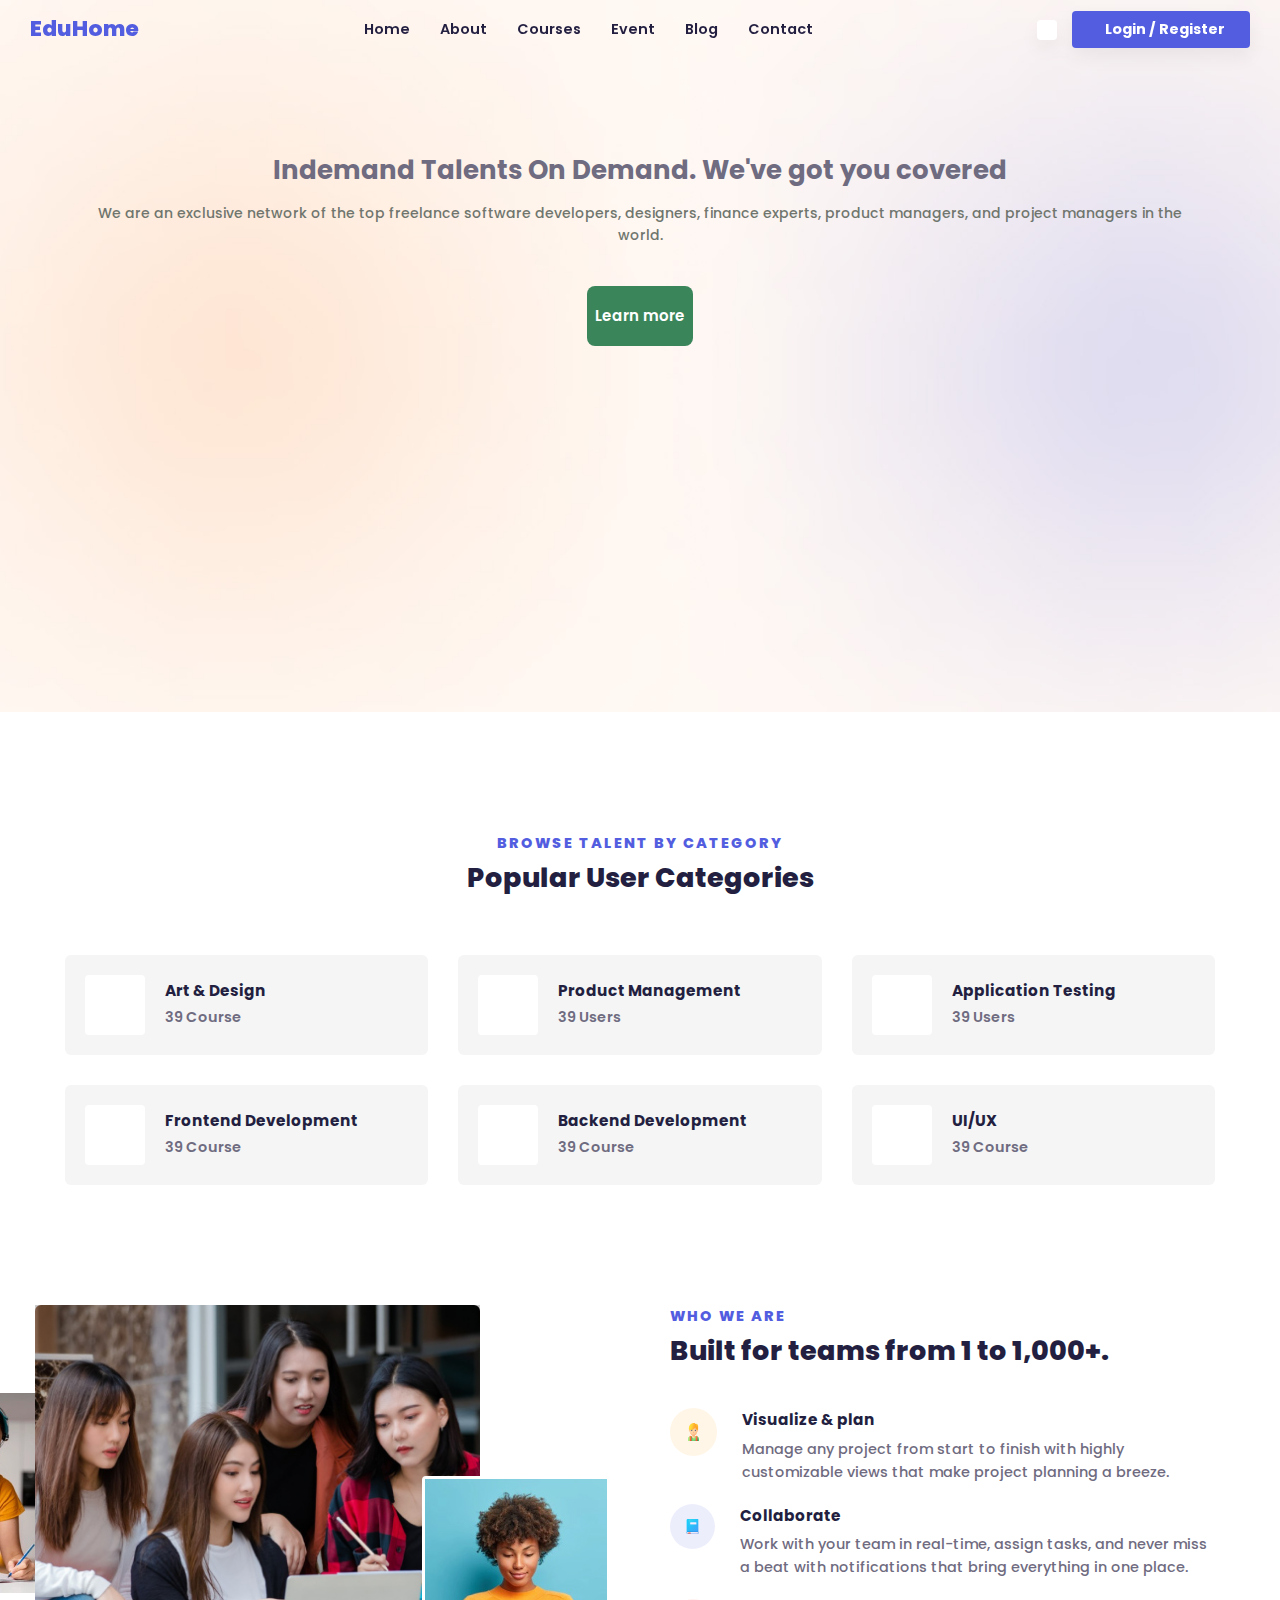
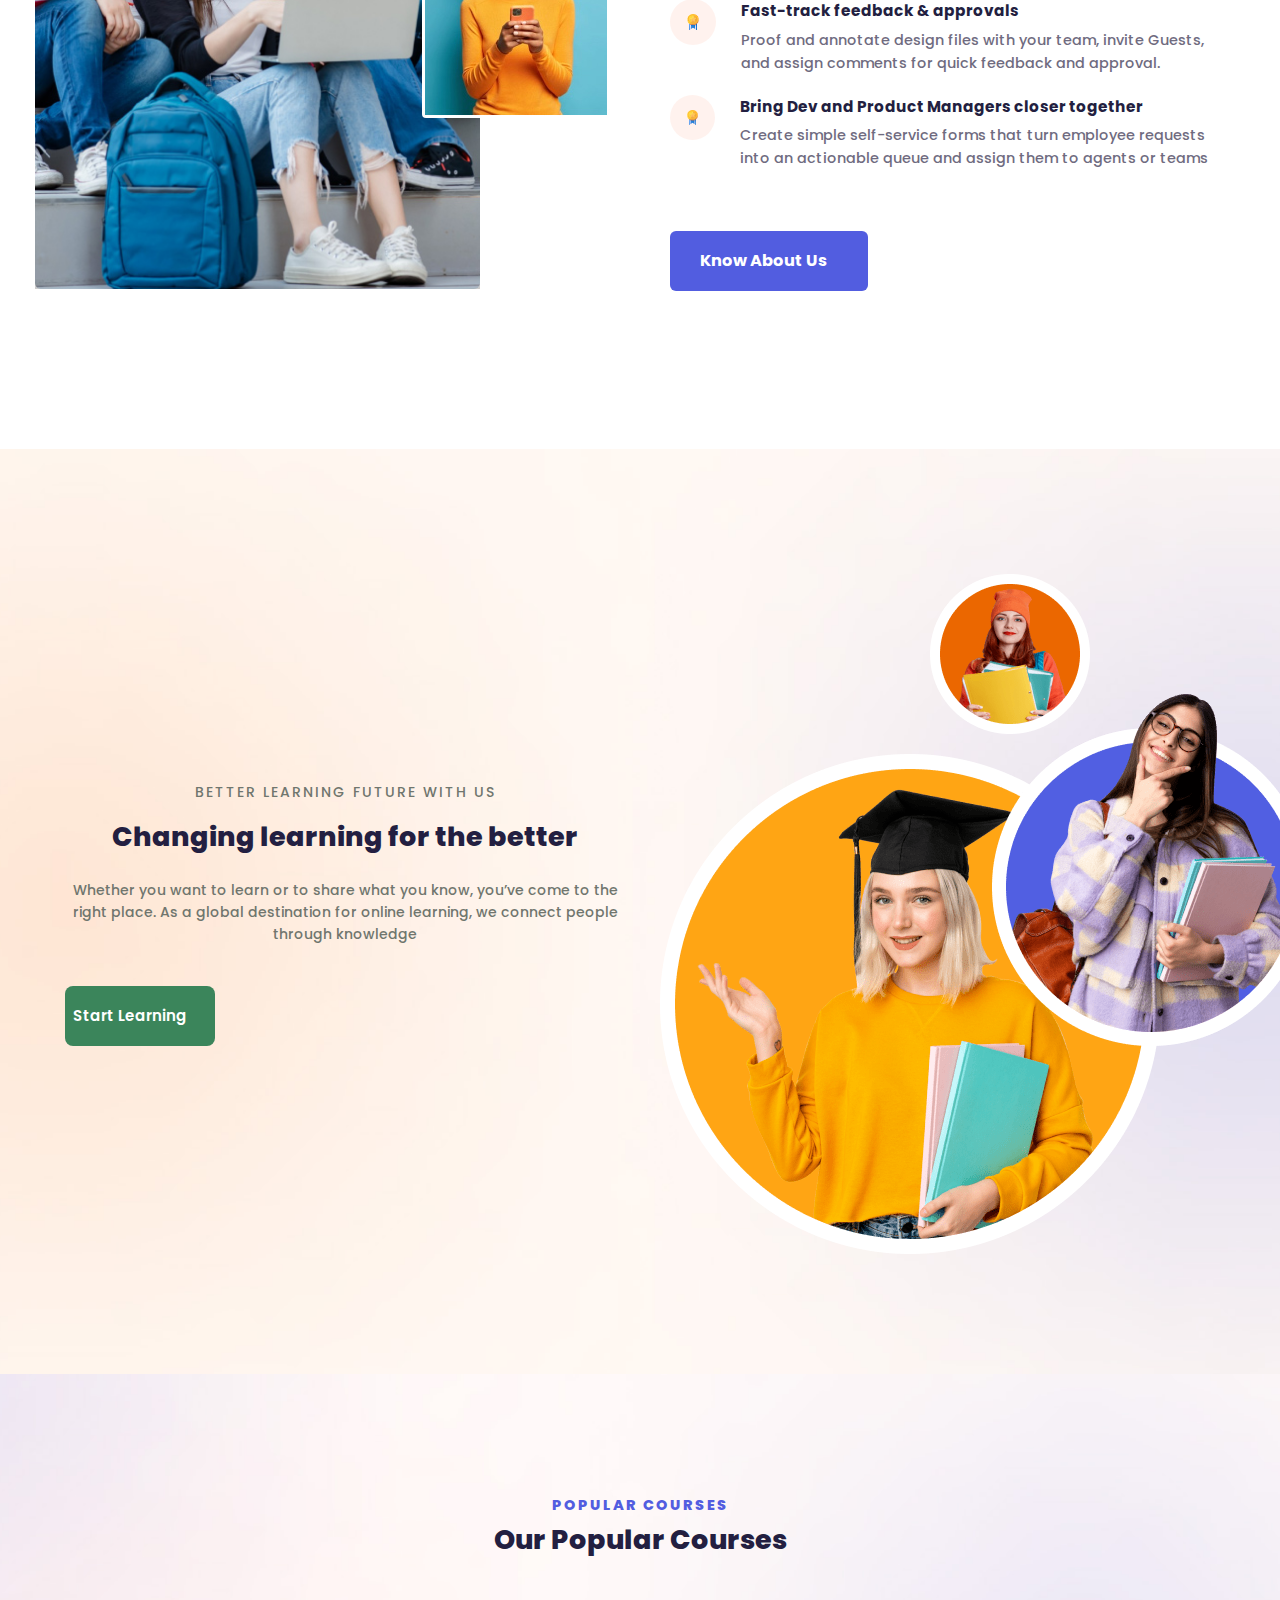
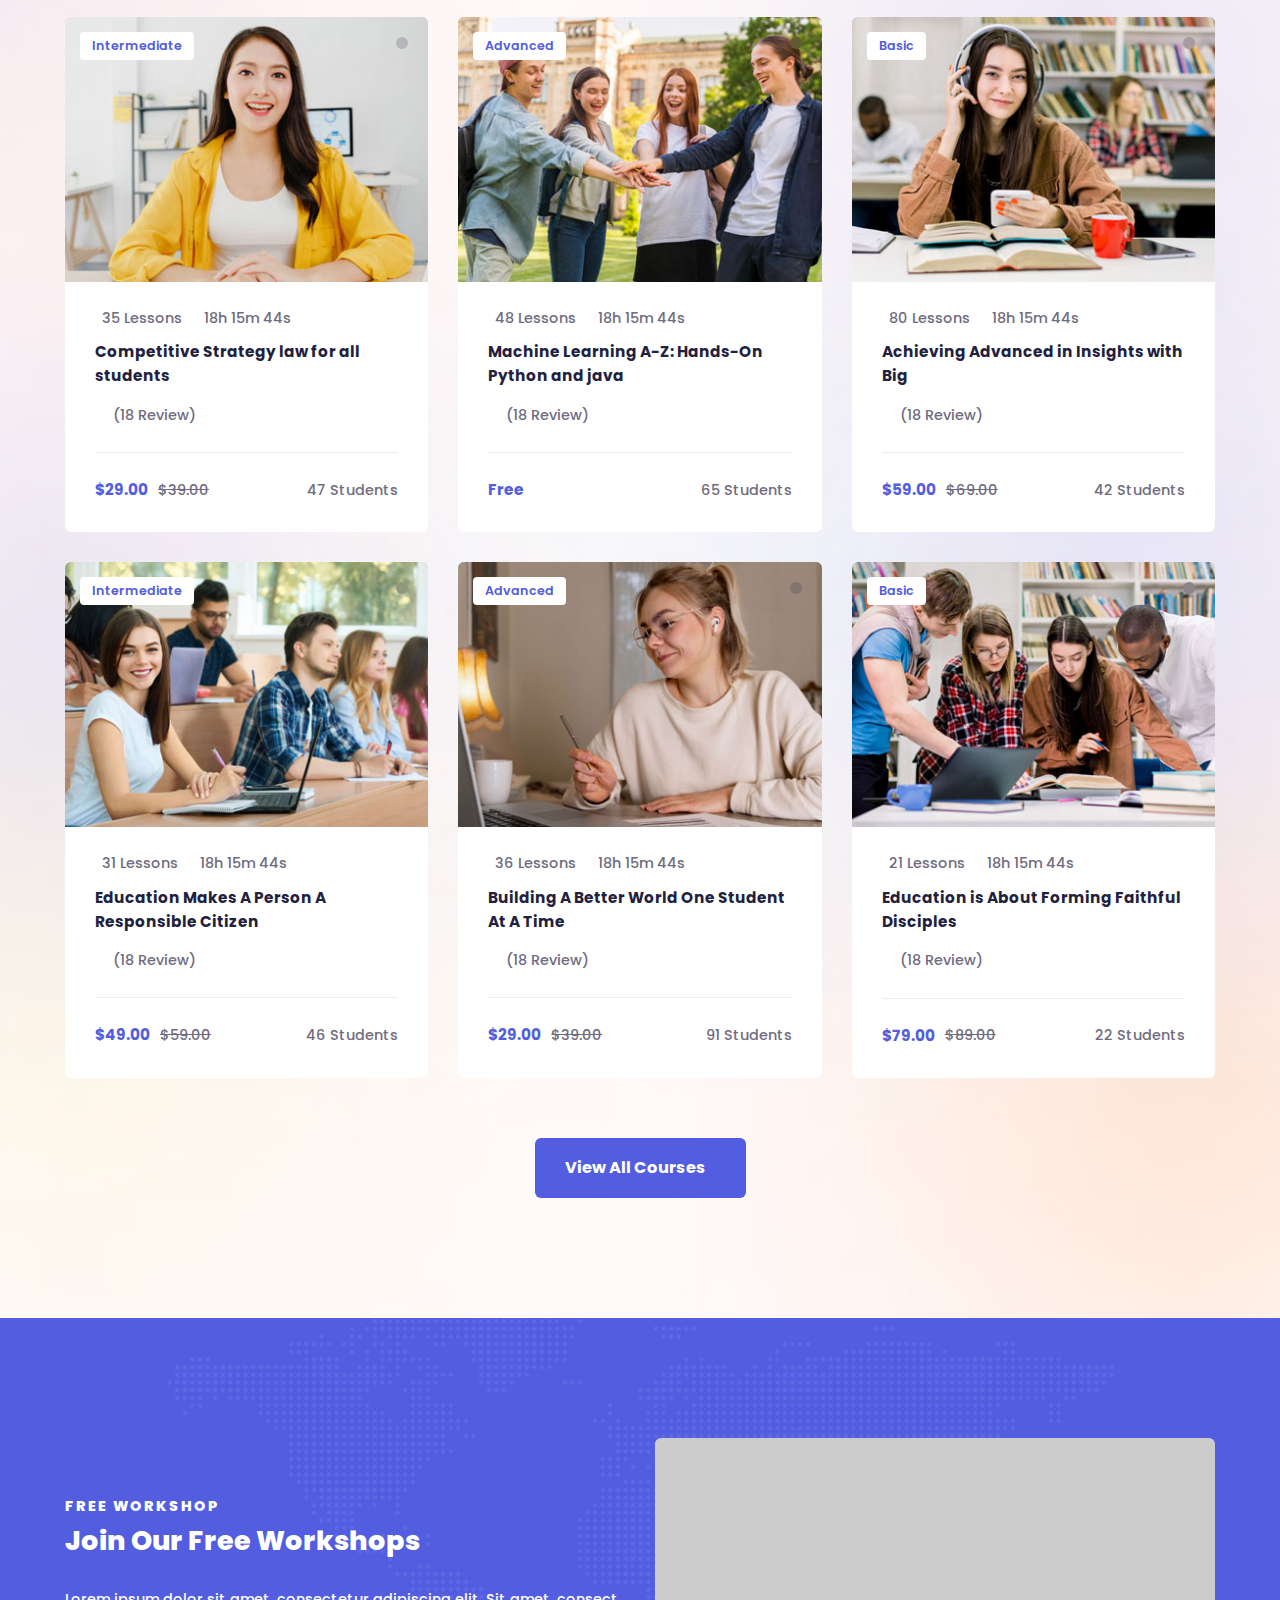
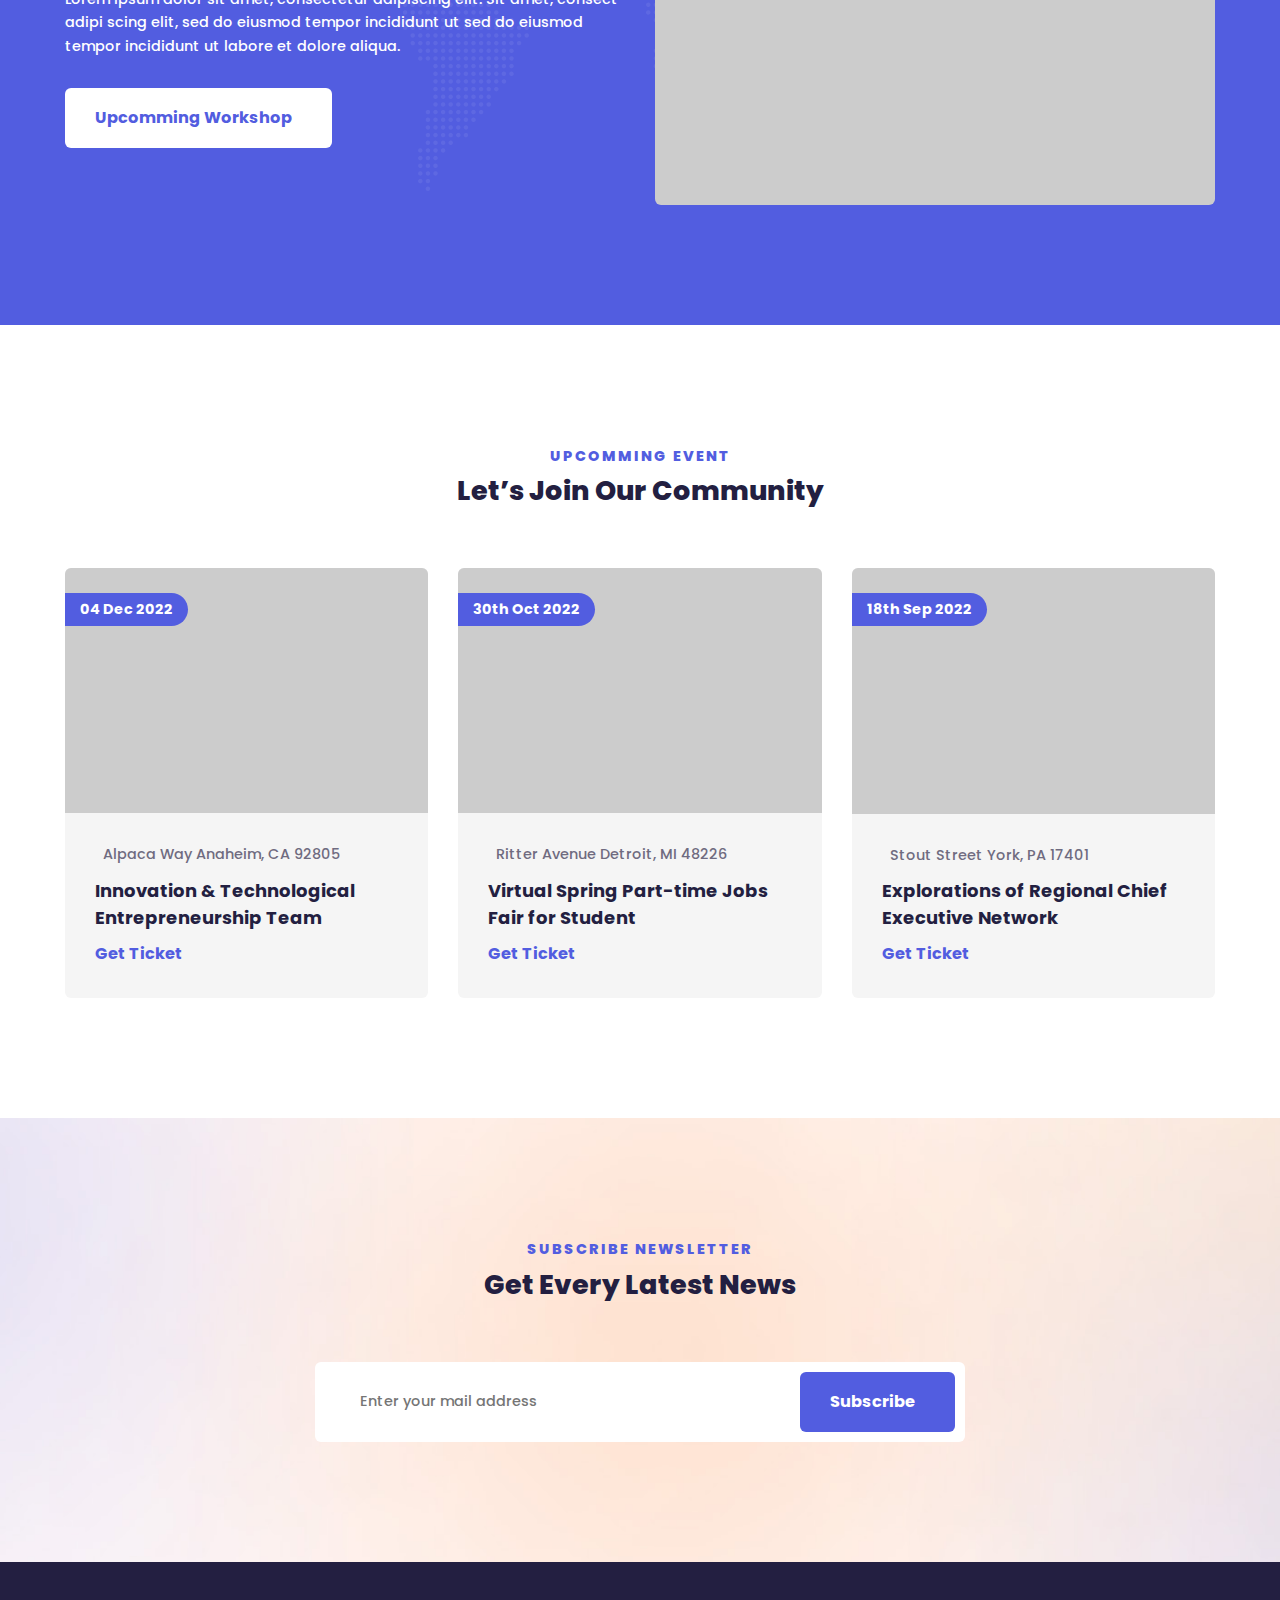
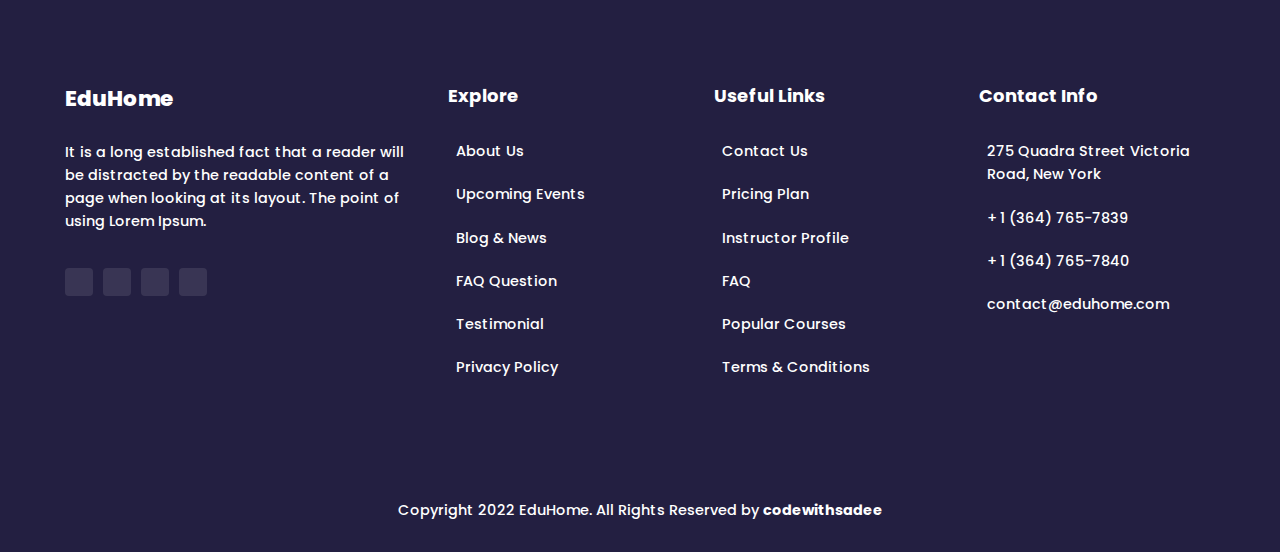
==== commit ba6b8953: "veetech" ====
--- a/index.html
+++ b/index.html
@@ -151,12 +151,11 @@
     <div class="hero-content">
         <h1>Indemand Talents On Demand.  We've got you covered</h1>
 
-        <p>We are an exclusive network of the top freelance software developers, designers, finance experts, product managers, and project managers in the world. </p>
+        <p class="hero-text">We are an exclusive network of the top freelance software developers, designers, finance experts, product managers, and project managers in the world. </p>
         <div class="dodod" style="display: flex;     width: 100%;
         justify-content: center;">
             <a href="#" class="btn" style="text-decoration: none;">Learn more</a>
         </div>
-        
     </div>
     <div class="hero-img rows mamamia" style="width: 100%; display: flex; flex-direction:column;">
         <div class="twocou" >
@@ -174,42 +173,6 @@
 
 
 
-      <section class="hero" id="home" aria-label="hero" style="background-image: url('./assets/images/hero-bg.jpg')">
-        <div class="container">
-
-          <div class="hero-content">
-
-            <p class="section-subtitle">Better Learning Future With Us</p>
-
-            <h2 class="h1 hero-title">Education Is About Academic Excellence</h2>
-
-            <p class="hero-text">
-              Sed eu volutpat arcu, a tincidunt nulla quam, feugiat sit amet ipsum a, dapibus porta velit.
-            </p>
-
-            <a href="#" class="btn btn-primary">
-              <span class="span">Get Started Today</span>
-
-              <ion-icon name="arrow-forward-outline" aria-hidden="true"></ion-icon>
-            </a>
-
-          </div>
-
-          <figure class="hero-banner">
-
-            <img src="./assets/images/hero-banner.png" width="500" height="500" loading="lazy" alt="hero image"
-              class="w-100">
-
-            <img src="./assets/images/hero-abs-1.png" width="318" height="352" loading="lazy" aria-hidden="true"
-              class="abs-img abs-img-1">
-
-            <img src="./assets/images/hero-abs-2.png" width="160" height="160" loading="lazy" aria-hidden="true"
-              class="abs-img abs-img-2">
-
-          </figure>
-
-        </div>
-      </section>
 
 
 
@@ -222,47 +185,14 @@
       <section class="section category" aria-label="category">
         <div class="container">
 
-          <p class="section-subtitle">Course Categories</p>
-
-          <h2 class="h2 section-title">Popular Topics To Learn</h2>
+          <p class="section-subtitle">Browse talent by category</p>
+
+          <h2 class="h2 section-title">Popular User Categories</h2>
 
           <ul class="grid-list">
 
-            <li>
-              <div class="category-card">
-
-                <div class="card-icon">
-                  <ion-icon name="briefcase-outline"></ion-icon>
-                </div>
-
-                <div>
-                  <h3 class="h3 card-title">
-                    <a href="#">Personal Development</a>
-                  </h3>
-
-                  <span class="card-meta">39 Course</span>
-                </div>
-
-              </div>
-            </li>
-
-            <li>
-              <div class="category-card">
-
-                <div class="card-icon">
-                  <ion-icon name="file-tray-full-outline"></ion-icon>
-                </div>
-
-                <div>
-                  <h3 class="h3 card-title">
-                    <a href="#">Human Research</a>
-                  </h3>
-
-                  <span class="card-meta">24 Course</span>
-                </div>
-
-              </div>
-            </li>
+
+
 
             <li>
               <div class="category-card">
@@ -291,43 +221,46 @@
 
                 <div>
                   <h3 class="h3 card-title">
-                    <a href="#">Business Management</a>
-                  </h3>
-
-                  <span class="card-meta">39 Course</span>
-                </div>
-
-              </div>
-            </li>
+                    <a href="#">Product Management</a>
+                  </h3>
+
+                  <span class="card-meta">39 Users</span>
+                </div>
+
+              </div>
+            </li>
+
 
             <li>
               <div class="category-card">
 
                 <div class="card-icon">
-                  <ion-icon name="laptop-outline"></ion-icon>
+                  <ion-icon name="thumbs-up-outline"></ion-icon>
                 </div>
 
                 <div>
                   <h3 class="h3 card-title">
-                    <a href="#">Web Development</a>
-                  </h3>
-
-                  <span class="card-meta">39 Course</span>
-                </div>
-
-              </div>
-            </li>
+                    <a href="#">Application Testing</a>
+                  </h3>
+
+                  <span class="card-meta">39 Users</span>
+                </div>
+
+              </div>
+            </li>
+
+
 
             <li>
               <div class="category-card">
 
                 <div class="card-icon">
-                  <ion-icon name="thumbs-up-outline"></ion-icon>
+                  <ion-icon name="server-outline"></ion-icon>
                 </div>
 
                 <div>
                   <h3 class="h3 card-title">
-                    <a href="#">Lifestyle</a>
+                    <a href="#">Frontend Development</a>
                   </h3>
 
                   <span class="card-meta">39 Course</span>
@@ -336,16 +269,17 @@
               </div>
             </li>
 
+            
             <li>
               <div class="category-card">
 
                 <div class="card-icon">
-                  <ion-icon name="headset-outline"></ion-icon>
+                  <ion-icon name="server-outline"></ion-icon>
                 </div>
 
                 <div>
                   <h3 class="h3 card-title">
-                    <a href="#">Digital Marketing</a>
+                    <a href="#">Backend Development</a>
                   </h3>
 
                   <span class="card-meta">39 Course</span>
@@ -358,12 +292,12 @@
               <div class="category-card">
 
                 <div class="card-icon">
-                  <ion-icon name="server-outline"></ion-icon>
+                  <ion-icon name="medkit-outline"></ion-icon>
                 </div>
 
                 <div>
                   <h3 class="h3 card-title">
-                    <a href="#">Data Sciences</a>
+                    <a href="#">UI/UX</a>
                   </h3>
 
                   <span class="card-meta">39 Course</span>
@@ -372,23 +306,6 @@
               </div>
             </li>
 
-            <li>
-              <div class="category-card">
-
-                <div class="card-icon">
-                  <ion-icon name="medkit-outline"></ion-icon>
-                </div>
-
-                <div>
-                  <h3 class="h3 card-title">
-                    <a href="#">Health & Fitness</a>
-                  </h3>
-
-                  <span class="card-meta">39 Course</span>
-                </div>
-
-              </div>
-            </li>
 
           </ul>
 
@@ -423,7 +340,7 @@
 
             <p class="section-subtitle">Who We Are</p>
 
-            <h2 class="h2 section-title">We Offer The Best Carrier</h2>
+            <h2 class="h2 section-title">Built for teams from 1 to 1,000+.</h2>
 
             <ul class="about-list">
 
@@ -434,11 +351,10 @@
                 </div>
 
                 <div>
-                  <h3 class="h3 item-title">Industry Expert Instructor</h3>
+                  <h3 class="h3 item-title">Visualize & plan</h3>
 
                   <p class="item-text">
-                    Lorem ipsum dolor sit amet, consectetur adipiscing elit, eiusmoded tempor incididunt dolore magna
-                    aliqua.
+                    Manage any project from start to finish with highly customizable views that make project planning a breeze.
                   </p>
                 </div>
 
@@ -451,11 +367,10 @@
                 </div>
 
                 <div>
-                  <h3 class="h3 item-title">Up-to-Date Course Content</h3>
+                  <h3 class="h3 item-title">Collaborate</h3>
 
                   <p class="item-text">
-                    Lorem ipsum dolor sit amet, consectetur adipiscing elit, eiusmoded tempor incididunt dolore magna
-                    aliqua.
+                    Work with your team in real-time, assign tasks, and never miss a beat with notifications that bring everything in one place.
                   </p>
                 </div>
 
@@ -468,11 +383,30 @@
                 </div>
 
                 <div>
-                  <h3 class="h3 item-title">Biggest Student Community</h3>
+                  <h3 class="h3 item-title">Fast-track feedback & approvals</h3>
 
                   <p class="item-text">
-                    Lorem ipsum dolor sit amet, consectetur adipiscing elit, eiusmoded tempor incididunt dolore magna
-                    aliqua.
+                    Proof and annotate design files with your team, invite Guests, and assign comments for quick feedback and approval.
+                  </p>
+                </div>
+
+
+
+              </li>
+
+              <li class="about-item">
+
+                <div class="item-icon item-icon-3">
+                  <img src="./assets/images/about-icon-3.png" width="30" height="30" loading="lazy" aria-hidden="true">
+                </div>
+
+
+
+                <div>
+                  <h3 class="h3 item-title">Bring Dev and Product Managers closer together</h3>
+
+                  <p class="item-text">
+                    Create simple self-service forms that turn employee requests into an actionable queue and assign them to agents or teams
                   </p>
                 </div>
 
@@ -493,6 +427,43 @@
 
 
 
+
+
+      <section class="hero" id="home" aria-label="hero" style="background-image: url('./assets/images/hero-bg.jpg')">
+        <div class="container">
+
+          <div class="hero-content">
+
+            <p class="section-subtitle">Better Learning Future With Us</p>
+
+            <h2 class="h1 hero-title">Changing learning for the better</h2>
+
+            <p class="hero-text">
+              Whether you want to learn or to share what you know, you’ve come to the right place. As a global destination for online learning, we connect people through knowledge            </p>
+
+            <a href="#" class="btn btn-primary">
+              <span class="span">Start Learning</span>
+
+              <ion-icon name="arrow-forward-outline" aria-hidden="true"></ion-icon>
+            </a>
+
+          </div>
+
+          <figure class="hero-banner">
+
+            <img src="./assets/images/hero-banner.png" width="500" height="500" loading="lazy" alt="hero image"
+              class="w-100">
+
+            <img src="./assets/images/hero-abs-1.png" width="318" height="352" loading="lazy" aria-hidden="true"
+              class="abs-img abs-img-1">
+
+            <img src="./assets/images/hero-abs-2.png" width="160" height="160" loading="lazy" aria-hidden="true"
+              class="abs-img abs-img-2">
+
+          </figure>
+
+        </div>
+      </section>
 
 
       <!-- 
--- a/assets/css/style.css
+++ b/assets/css/style.css
@@ -48,9 +48,9 @@
   /* 'Urbanist', sans-serif; font-family:  */
 
   --fs-1: 4rem;
-  --fs-2: 3.2rem;
-  --fs-3: 2.4rem;
-  --fs-4: 2rem;
+  --fs-2: 2.8rem;
+  --fs-3: 2.0rem;
+  --fs-4: 1.7rem;
   --fs-5: 1.8rem;
   --fs-6: 1.4rem;
 
@@ -539,7 +539,7 @@
   gap: 25px;
 }
 
-.about-item:not(:last-child) { margin-block-end: 30px; }
+.about-item:not(:last-child) { margin-block-end: 20px; }
 
 .about-item .item-icon {
   padding: 15px;
@@ -963,7 +963,7 @@
      * typography
      */
 
-    --fs-2: 4rem;
+    --fs-2: 3rem;
 
   }
 
@@ -1452,9 +1452,9 @@
 
 .hero-content .btn {
   font-weight: 600;
-  font-size: 18px;
+  font-size: 15px;
   text-align: center;
-  padding: 10px;
+  padding: 8px;
   background-color: #3b855b;
   color: #fff;
   max-width: 150px;
